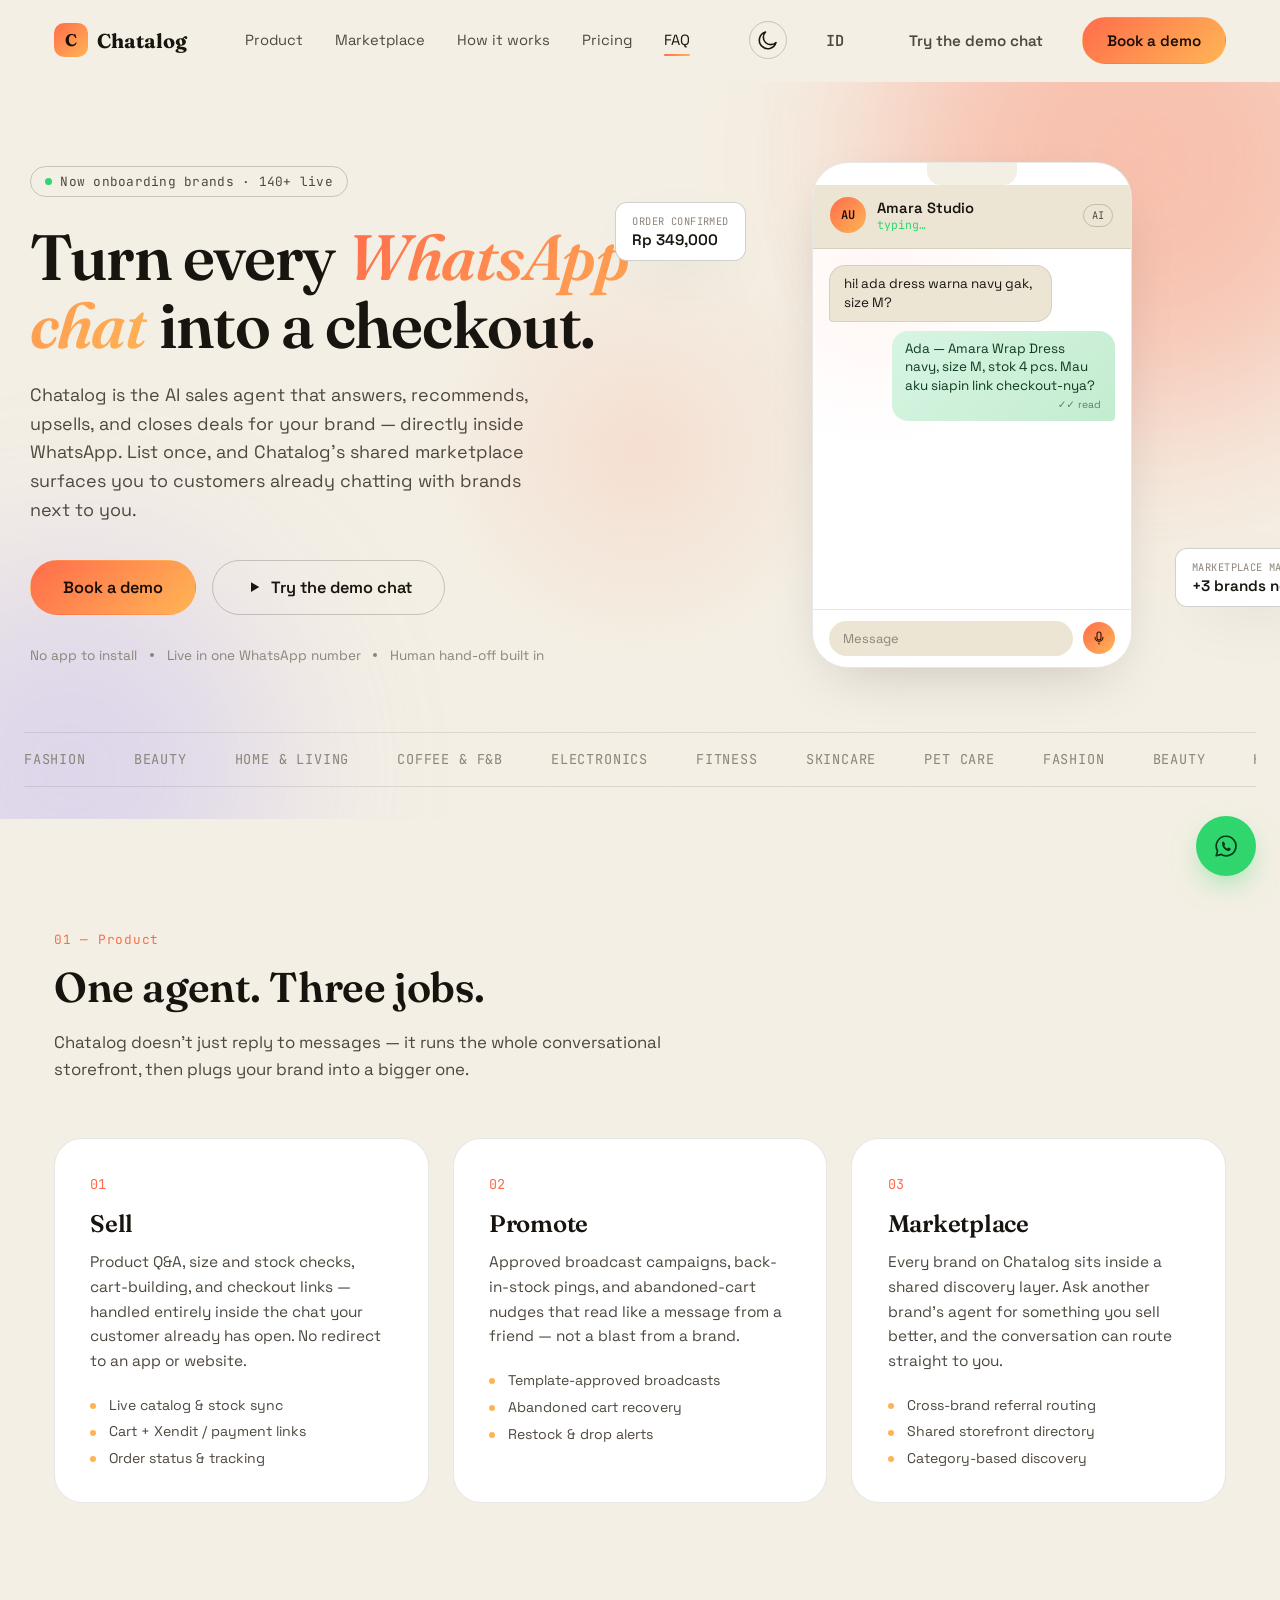
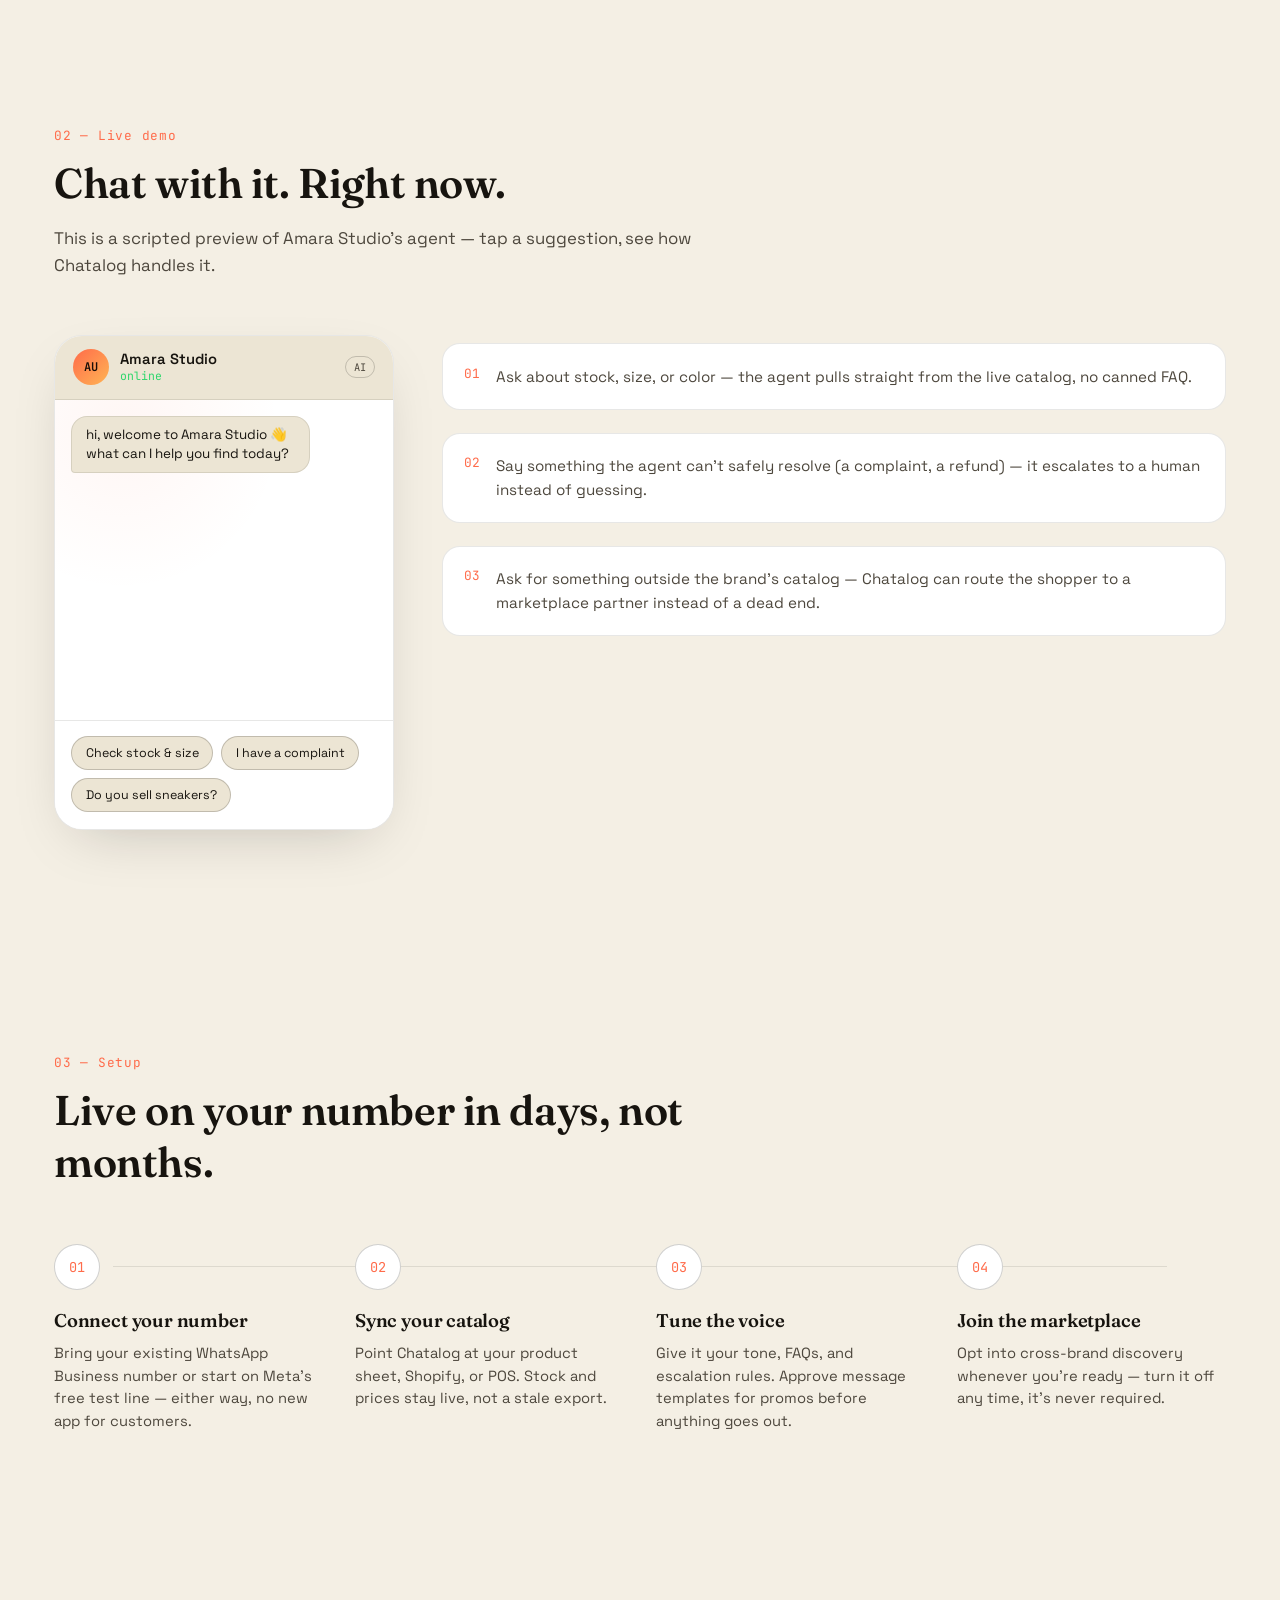
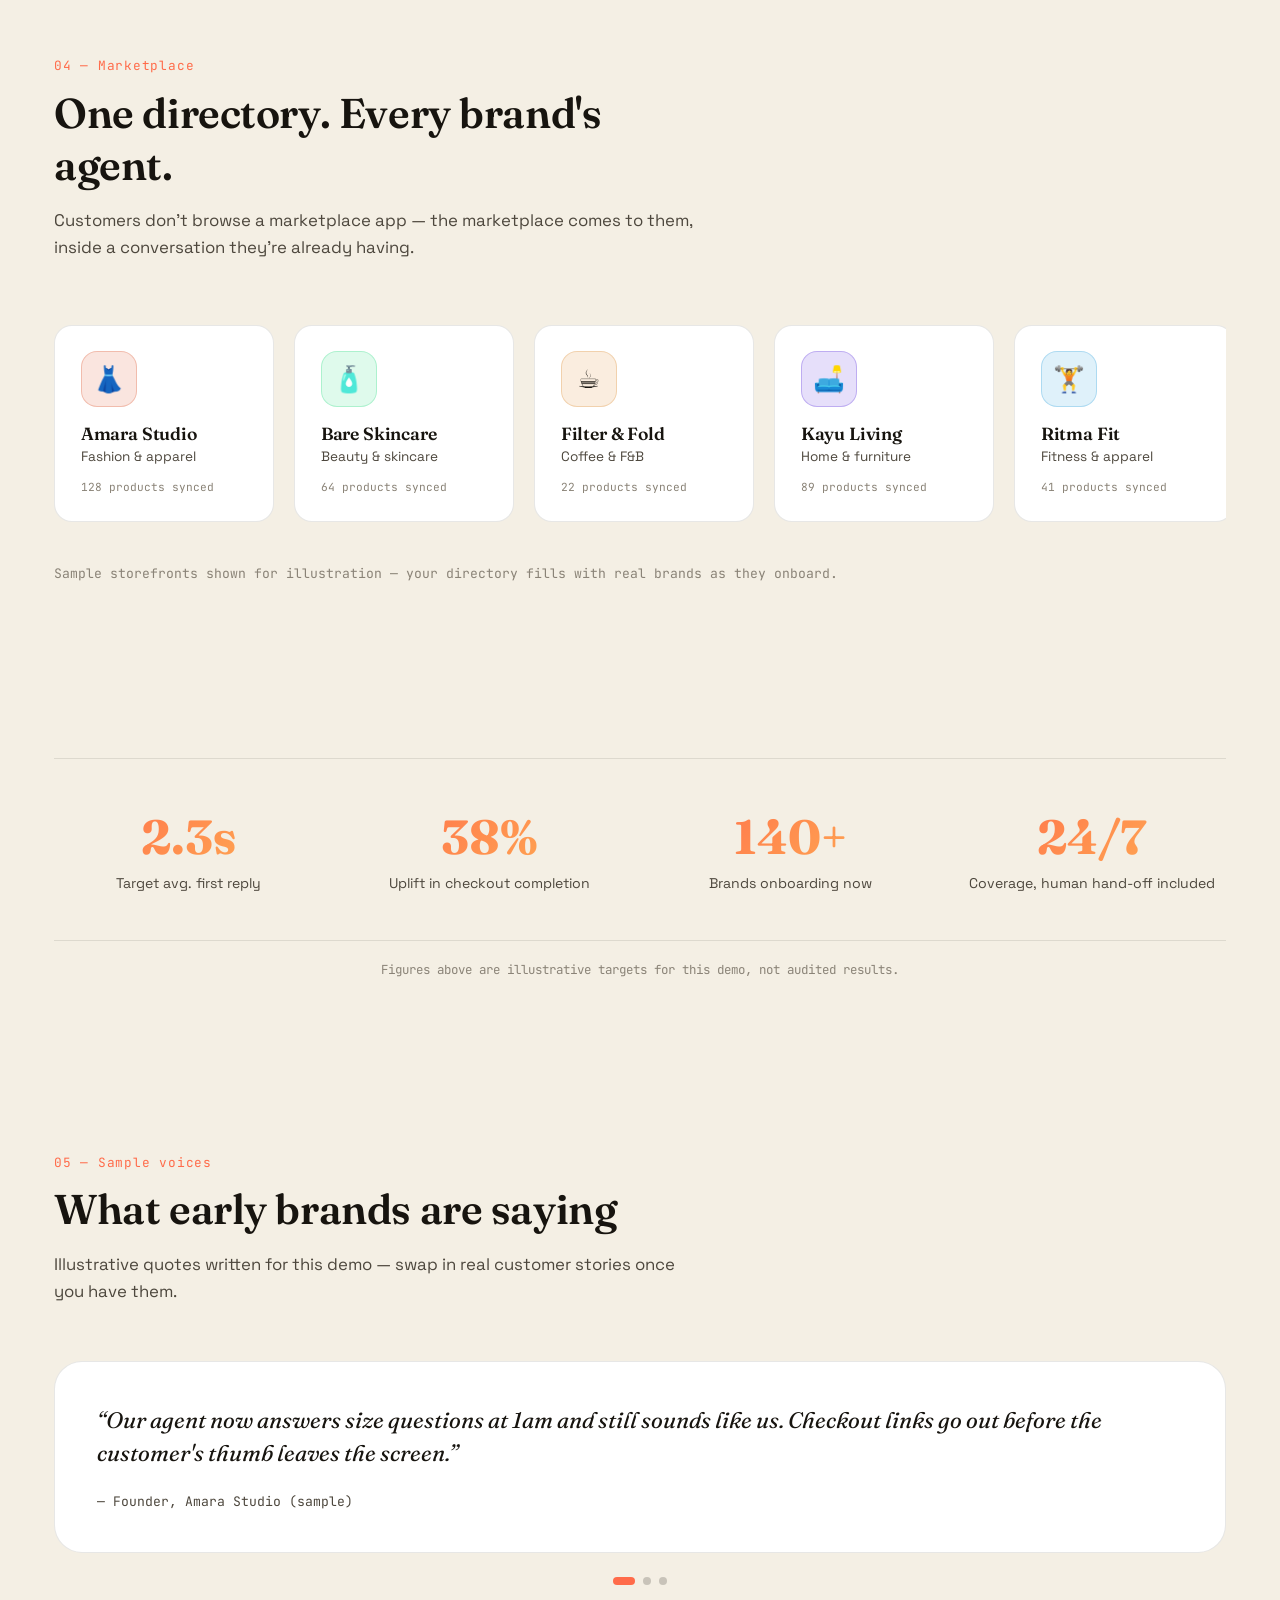
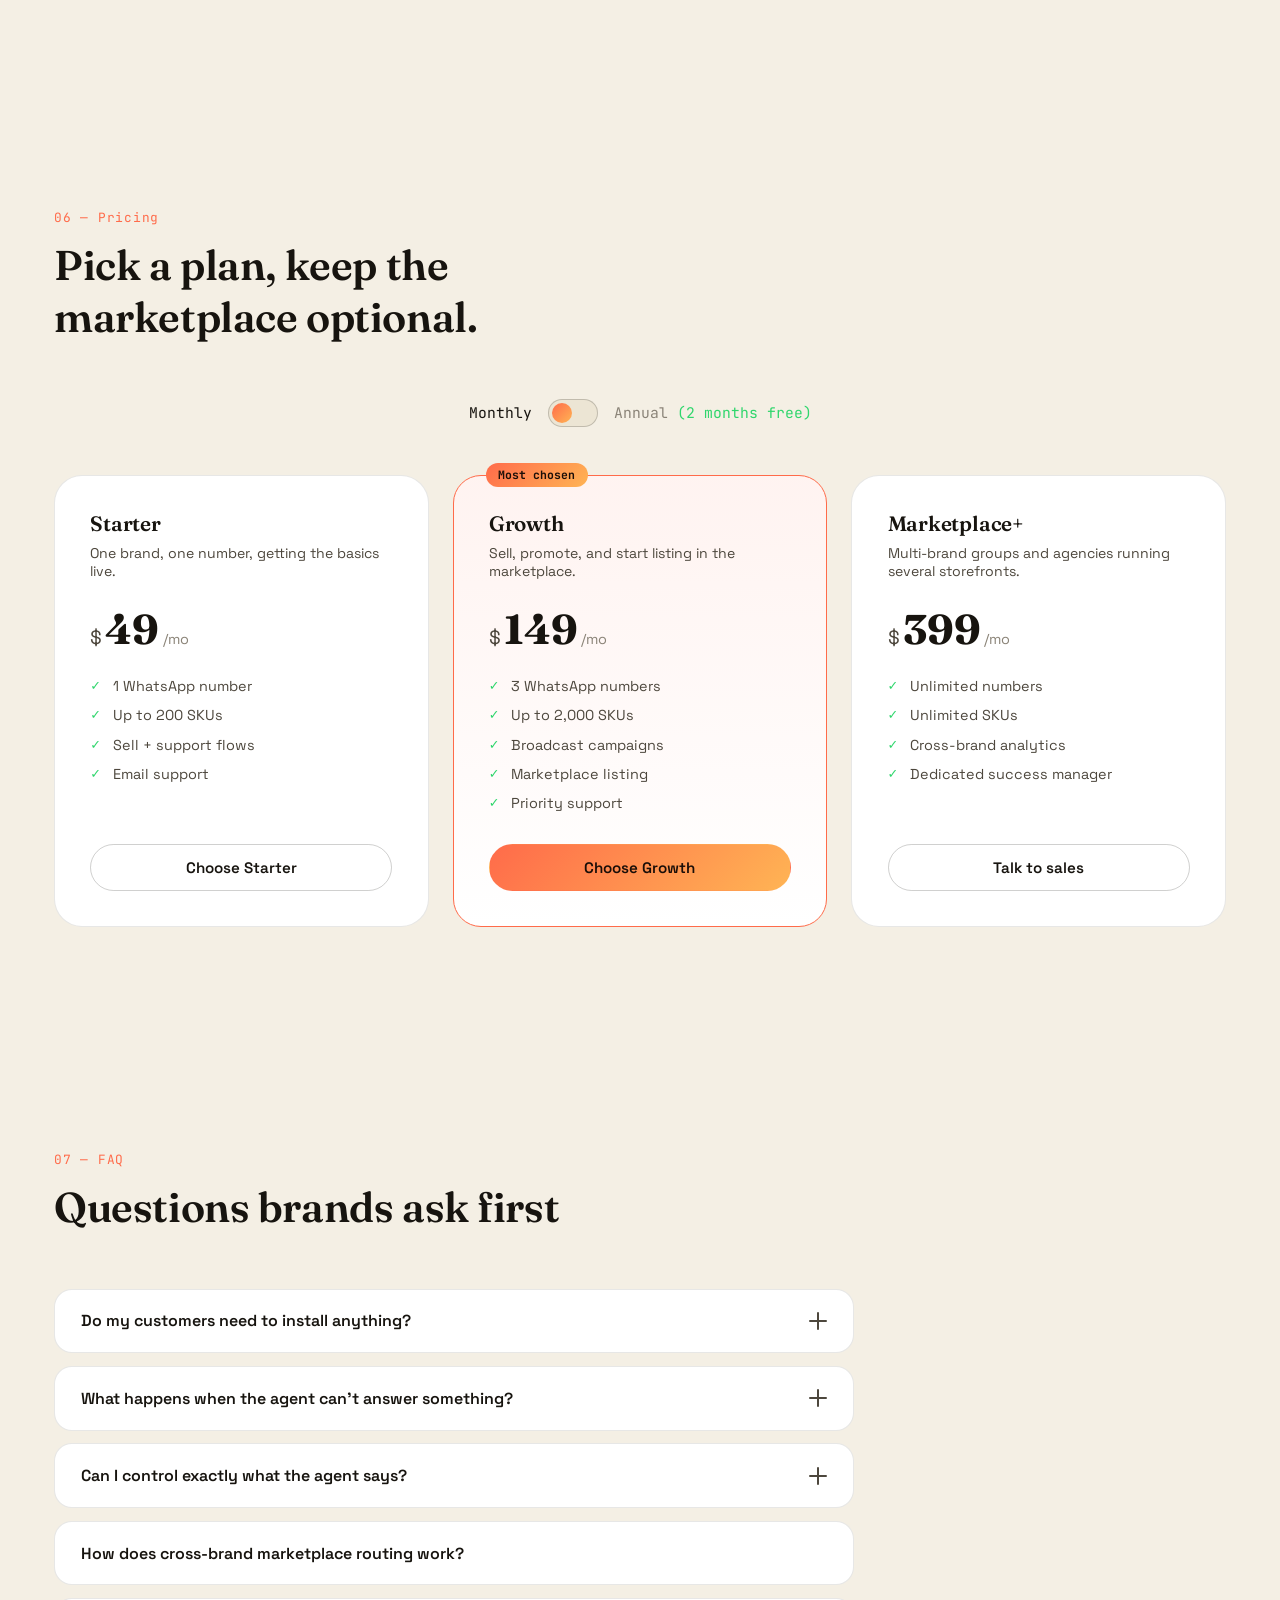
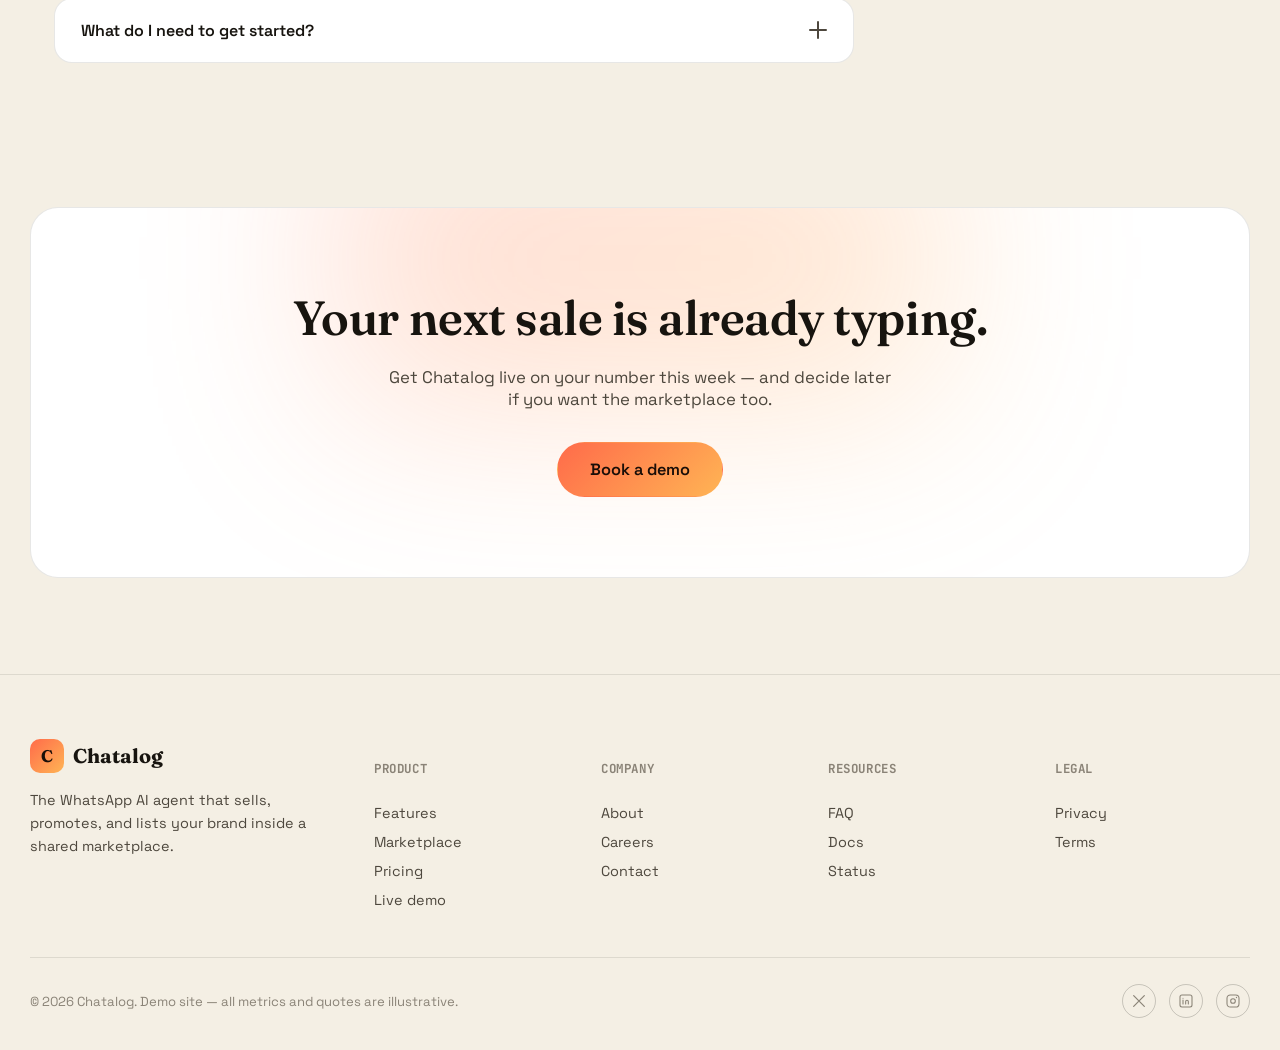
==== en/index.html @ 7f98284d "Make Indonesian the default landing page, move English to /en Root now serves the ID version; EN/ID " ====
<!DOCTYPE html>
<html lang="en">
<head>
<meta charset="UTF-8">
<meta name="viewport" content="width=device-width, initial-scale=1.0">
<title>Chatalog — The WhatsApp AI agent that sells for your brand</title>
<meta name="description" content="Chatalog is the WhatsApp AI agent that sells, promotes, and lists your brand inside a shared marketplace — so customers discover you from every conversation, not just your own.">
<link rel="preconnect" href="https://fonts.googleapis.com">
<link rel="preconnect" href="https://fonts.gstatic.com" crossorigin>
<link href="https://fonts.googleapis.com/css2?family=Fraunces:ital,opsz,wght@0,9..144,300;0,9..144,500;0,9..144,600;0,9..144,700;1,9..144,400;1,9..144,500&family=Space+Grotesk:wght@400;500;600;700&family=JetBrains+Mono:wght@400;500;600&display=swap" rel="stylesheet">
<link rel="stylesheet" href="../styles.css">
</head>
<body>

<div class="grain"></div>
<div class="cursor-glow" id="cursorGlow"></div>

<!-- NAV -->
<header class="nav" id="nav">
  <div class="nav-inner">
    <a href="#top" class="brand">
      <span class="brand-mark">C</span>
      <span class="brand-name">Chatalog</span>
    </a>
    <nav class="nav-links" id="navLinks">
      <a href="#product" data-nav>Product</a>
      <a href="#marketplace" data-nav>Marketplace</a>
      <a href="#how" data-nav>How it works</a>
      <a href="#pricing" data-nav>Pricing</a>
      <a href="#faq" data-nav>FAQ</a>
    </nav>
    <div class="nav-actions">
      <button class="theme-toggle" id="themeToggle" aria-label="Toggle theme" title="Toggle theme">
        <svg class="icon-sun" viewBox="0 0 24 24" fill="none"><circle cx="12" cy="12" r="4.2" stroke="currentColor" stroke-width="1.6"/><path d="M12 2.5v2.2M12 19.3v2.2M21.5 12h-2.2M4.7 12H2.5M18.4 5.6l-1.55 1.55M7.15 16.85 5.6 18.4M18.4 18.4l-1.55-1.55M7.15 7.15 5.6 5.6" stroke="currentColor" stroke-width="1.6" stroke-linecap="round"/></svg>
        <svg class="icon-moon" viewBox="0 0 24 24" fill="none"><path d="M20 14.5A8.5 8.5 0 1 1 9.5 4a7 7 0 0 0 10.5 10.5Z" stroke="currentColor" stroke-width="1.6" stroke-linejoin="round"/></svg>
      </button>
      <a href="../index.html" class="btn btn-ghost" style="font-family:var(--font-mono);">ID</a>
      <a href="#demo" class="btn btn-ghost">Try the demo chat</a>
      <a href="#pricing" class="btn btn-solid">Book a demo</a>
    </div>
    <button class="hamburger" id="hamburger" aria-label="Open menu">
      <span></span><span></span><span></span>
    </button>
  </div>
</header>

<div class="mobile-menu" id="mobileMenu">
  <a href="#product" data-nav>Product</a>
  <a href="#marketplace" data-nav>Marketplace</a>
  <a href="#how" data-nav>How it works</a>
  <a href="#pricing" data-nav>Pricing</a>
  <a href="#faq" data-nav>FAQ</a>
  <a href="../index.html" class="btn btn-outline" style="margin-top:1rem;font-family:var(--font-mono);">Versi Indonesia</a>
  <a href="#pricing" class="btn btn-solid" style="margin-top:.6rem;">Book a demo</a>
</div>

<main id="top">

  <!-- HERO -->
  <section class="hero">
    <div class="hero-blob blob-a"></div>
    <div class="hero-blob blob-b"></div>
    <div class="hero-inner">
      <div class="hero-copy">
        <p class="eyebrow"><span class="dot-pulse"></span>Now onboarding brands · 140+ live</p>
        <h1>Turn every <em>WhatsApp chat</em> into a checkout.</h1>
        <p class="hero-sub">Chatalog is the AI sales agent that answers, recommends, upsells, and closes deals for your brand — directly inside WhatsApp. List once, and Chatalog's shared marketplace surfaces you to customers already chatting with brands next to you.</p>
        <div class="hero-cta">
          <a href="#pricing" class="btn btn-solid btn-lg">Book a demo</a>
          <a href="#demo" class="btn btn-outline btn-lg">
            <svg width="18" height="18" viewBox="0 0 24 24" fill="none"><path d="M8 5.5v13l11-6.5-11-6.5Z" fill="currentColor"/></svg>
            Try the demo chat
          </a>
        </div>
        <div class="hero-trust">
          <span>No app to install</span><i></i><span>Live in one WhatsApp number</span><i></i><span>Human hand-off built in</span>
        </div>
      </div>

      <div class="hero-visual">
        <div class="phone">
          <div class="phone-notch"></div>
          <div class="phone-head">
            <div class="phone-avatar">AU</div>
            <div>
              <div class="phone-name">Amara Studio</div>
              <div class="phone-status" id="phoneStatus">typing…</div>
            </div>
            <div class="phone-badge">AI</div>
          </div>
          <div class="phone-body" id="phoneBody"></div>
          <div class="phone-input">
            <span>Message</span>
            <div class="mic"><svg width="16" height="16" viewBox="0 0 24 24" fill="none"><path d="M12 15a3 3 0 0 0 3-3V6a3 3 0 1 0-6 0v6a3 3 0 0 0 3 3Z" stroke="currentColor" stroke-width="1.6"/><path d="M6 11a6 6 0 0 0 12 0M12 19v2" stroke="currentColor" stroke-width="1.6" stroke-linecap="round"/></svg></div>
          </div>
        </div>
        <div class="float-card card-1">
          <span class="fc-label">Order confirmed</span>
          <span class="fc-value">Rp 349,000</span>
        </div>
        <div class="float-card card-2">
          <span class="fc-label">Marketplace match</span>
          <span class="fc-value">+3 brands nearby</span>
        </div>
      </div>
    </div>

    <div class="marquee" aria-hidden="true">
      <div class="marquee-track">
        <span>Fashion</span><span>Beauty</span><span>Home &amp; Living</span><span>Coffee &amp; F&amp;B</span><span>Electronics</span><span>Fitness</span><span>Skincare</span><span>Pet Care</span>
        <span>Fashion</span><span>Beauty</span><span>Home &amp; Living</span><span>Coffee &amp; F&amp;B</span><span>Electronics</span><span>Fitness</span><span>Skincare</span><span>Pet Care</span>
      </div>
    </div>
  </section>

  <!-- PRODUCT / PILLARS -->
  <section class="section" id="product">
    <div class="section-head">
      <p class="kicker">01 — Product</p>
      <h2>One agent. Three jobs.</h2>
      <p class="section-sub">Chatalog doesn't just reply to messages — it runs the whole conversational storefront, then plugs your brand into a bigger one.</p>
    </div>

    <div class="pillars">
      <article class="pillar reveal">
        <div class="pillar-num">01</div>
        <h3>Sell</h3>
        <p>Product Q&amp;A, size and stock checks, cart-building, and checkout links — handled entirely inside the chat your customer already has open. No redirect to an app or website.</p>
        <ul class="pillar-list">
          <li>Live catalog &amp; stock sync</li>
          <li>Cart + Xendit / payment links</li>
          <li>Order status &amp; tracking</li>
        </ul>
      </article>
      <article class="pillar reveal">
        <div class="pillar-num">02</div>
        <h3>Promote</h3>
        <p>Approved broadcast campaigns, back-in-stock pings, and abandoned-cart nudges that read like a message from a friend — not a blast from a brand.</p>
        <ul class="pillar-list">
          <li>Template-approved broadcasts</li>
          <li>Abandoned cart recovery</li>
          <li>Restock &amp; drop alerts</li>
        </ul>
      </article>
      <article class="pillar reveal">
        <div class="pillar-num">03</div>
        <h3>Marketplace</h3>
        <p>Every brand on Chatalog sits inside a shared discovery layer. Ask another brand's agent for something you sell better, and the conversation can route straight to you.</p>
        <ul class="pillar-list">
          <li>Cross-brand referral routing</li>
          <li>Shared storefront directory</li>
          <li>Category-based discovery</li>
        </ul>
      </article>
    </div>
  </section>

  <!-- INTERACTIVE DEMO -->
  <section class="section section-demo" id="demo">
    <div class="section-head">
      <p class="kicker">02 — Live demo</p>
      <h2>Chat with it. Right now.</h2>
      <p class="section-sub">This is a scripted preview of Amara Studio's agent — tap a suggestion, see how Chatalog handles it.</p>
    </div>

    <div class="demo-wrap">
      <div class="demo-phone">
        <div class="phone-head">
          <div class="phone-avatar">AU</div>
          <div>
            <div class="phone-name">Amara Studio</div>
            <div class="phone-status" id="demoStatus">online</div>
          </div>
          <div class="phone-badge">AI</div>
        </div>
        <div class="phone-body" id="demoBody"></div>
        <div class="demo-quickreplies" id="demoQuick"></div>
      </div>

      <div class="demo-notes">
        <div class="note reveal">
          <span class="note-tag">01</span>
          <p>Ask about stock, size, or color — the agent pulls straight from the live catalog, no canned FAQ.</p>
        </div>
        <div class="note reveal">
          <span class="note-tag">02</span>
          <p>Say something the agent can't safely resolve (a complaint, a refund) — it escalates to a human instead of guessing.</p>
        </div>
        <div class="note reveal">
          <span class="note-tag">03</span>
          <p>Ask for something outside the brand's catalog — Chatalog can route the shopper to a marketplace partner instead of a dead end.</p>
        </div>
      </div>
    </div>
  </section>

  <!-- HOW IT WORKS -->
  <section class="section" id="how">
    <div class="section-head">
      <p class="kicker">03 — Setup</p>
      <h2>Live on your number in days, not months.</h2>
    </div>
    <div class="timeline">
      <div class="timeline-line"></div>
      <div class="tl-step reveal">
        <div class="tl-dot">01</div>
        <h4>Connect your number</h4>
        <p>Bring your existing WhatsApp Business number or start on Meta's free test line — either way, no new app for customers.</p>
      </div>
      <div class="tl-step reveal">
        <div class="tl-dot">02</div>
        <h4>Sync your catalog</h4>
        <p>Point Chatalog at your product sheet, Shopify, or POS. Stock and prices stay live, not a stale export.</p>
      </div>
      <div class="tl-step reveal">
        <div class="tl-dot">03</div>
        <h4>Tune the voice</h4>
        <p>Give it your tone, FAQs, and escalation rules. Approve message templates for promos before anything goes out.</p>
      </div>
      <div class="tl-step reveal">
        <div class="tl-dot">04</div>
        <h4>Join the marketplace</h4>
        <p>Opt into cross-brand discovery whenever you're ready — turn it off any time, it's never required.</p>
      </div>
    </div>
  </section>

  <!-- MARKETPLACE SHOWCASE -->
  <section class="section" id="marketplace">
    <div class="section-head">
      <p class="kicker">04 — Marketplace</p>
      <h2>One directory. Every brand's agent.</h2>
      <p class="section-sub">Customers don't browse a marketplace app — the marketplace comes to them, inside a conversation they're already having.</p>
    </div>

    <div class="mp-scroller" id="mpScroller">
      <article class="mp-card reveal" style="--hue:14;">
        <div class="mp-thumb">👗</div>
        <h4>Amara Studio</h4>
        <p>Fashion &amp; apparel</p>
        <span class="mp-meta">128 products synced</span>
      </article>
      <article class="mp-card reveal" style="--hue:150;">
        <div class="mp-thumb">🧴</div>
        <h4>Bare Skincare</h4>
        <p>Beauty &amp; skincare</p>
        <span class="mp-meta">64 products synced</span>
      </article>
      <article class="mp-card reveal" style="--hue:32;">
        <div class="mp-thumb">☕</div>
        <h4>Filter &amp; Fold</h4>
        <p>Coffee &amp; F&amp;B</p>
        <span class="mp-meta">22 products synced</span>
      </article>
      <article class="mp-card reveal" style="--hue:255;">
        <div class="mp-thumb">🛋️</div>
        <h4>Kayu Living</h4>
        <p>Home &amp; furniture</p>
        <span class="mp-meta">89 products synced</span>
      </article>
      <article class="mp-card reveal" style="--hue:200;">
        <div class="mp-thumb">🏋️</div>
        <h4>Ritma Fit</h4>
        <p>Fitness &amp; apparel</p>
        <span class="mp-meta">41 products synced</span>
      </article>
      <article class="mp-card reveal" style="--hue:330;">
        <div class="mp-thumb">🐾</div>
        <h4>Mochi &amp; Co</h4>
        <p>Pet care</p>
        <span class="mp-meta">37 products synced</span>
      </article>
    </div>
    <p class="mp-caption">Sample storefronts shown for illustration — your directory fills with real brands as they onboard.</p>
  </section>

  <!-- STATS -->
  <section class="section stats-band">
    <div class="stats-grid">
      <div class="stat reveal">
        <span class="stat-num" data-count="2.3" data-suffix="s">0</span>
        <span class="stat-label">Target avg. first reply</span>
      </div>
      <div class="stat reveal">
        <span class="stat-num" data-count="38" data-suffix="%">0</span>
        <span class="stat-label">Uplift in checkout completion</span>
      </div>
      <div class="stat reveal">
        <span class="stat-num" data-count="140" data-suffix="+">0</span>
        <span class="stat-label">Brands onboarding now</span>
      </div>
      <div class="stat reveal">
        <span class="stat-num" data-count="24" data-suffix="/7">0</span>
        <span class="stat-label">Coverage, human hand-off included</span>
      </div>
    </div>
    <p class="stats-note">Figures above are illustrative targets for this demo, not audited results.</p>
  </section>

  <!-- TESTIMONIALS -->
  <section class="section" id="testimonials">
    <div class="section-head">
      <p class="kicker">05 — Sample voices</p>
      <h2>What early brands are saying</h2>
      <p class="section-sub">Illustrative quotes written for this demo — swap in real customer stories once you have them.</p>
    </div>
    <div class="quote-wrap">
      <div class="quote-track" id="quoteTrack">
        <blockquote class="quote-card">
          <p>“Our agent now answers size questions at 1am and still sounds like us. Checkout links go out before the customer's thumb leaves the screen.”</p>
          <footer>— Founder, Amara Studio (sample)</footer>
        </blockquote>
        <blockquote class="quote-card">
          <p>“Two weeks after joining the marketplace we started getting orders referred from a home goods brand's chat. We never built that funnel — Chatalog did.”</p>
          <footer>— Ops lead, Kayu Living (sample)</footer>
        </blockquote>
        <blockquote class="quote-card">
          <p>“The escalation rule is what sold us — the bot never pretends to know a refund policy it doesn't. It just hands off, fast.”</p>
          <footer>— CX manager, Bare Skincare (sample)</footer>
        </blockquote>
      </div>
      <div class="quote-dots" id="quoteDots"></div>
    </div>
  </section>

  <!-- PRICING -->
  <section class="section" id="pricing">
    <div class="section-head">
      <p class="kicker">06 — Pricing</p>
      <h2>Pick a plan, keep the marketplace optional.</h2>
    </div>

    <div class="pricing-toggle">
      <span class="pt-label" data-active="true">Monthly</span>
      <button class="pt-switch" id="ptSwitch" aria-label="Toggle annual pricing"><span class="pt-knob"></span></button>
      <span class="pt-label">Annual <em>(2 months free)</em></span>
    </div>

    <div class="pricing-grid">
      <div class="price-card reveal">
        <h3>Starter</h3>
        <p class="price-desc">One brand, one number, getting the basics live.</p>
        <div class="price-amount"><span class="price-cur">$</span><span class="price-num" data-monthly="49" data-annual="41">49</span><span class="price-per">/mo</span></div>
        <ul class="price-features">
          <li>1 WhatsApp number</li>
          <li>Up to 200 SKUs</li>
          <li>Sell + support flows</li>
          <li>Email support</li>
        </ul>
        <a href="#" class="btn btn-outline btn-block">Choose Starter</a>
      </div>

      <div class="price-card price-featured reveal">
        <span class="price-ribbon">Most chosen</span>
        <h3>Growth</h3>
        <p class="price-desc">Sell, promote, and start listing in the marketplace.</p>
        <div class="price-amount"><span class="price-cur">$</span><span class="price-num" data-monthly="149" data-annual="124">149</span><span class="price-per">/mo</span></div>
        <ul class="price-features">
          <li>3 WhatsApp numbers</li>
          <li>Up to 2,000 SKUs</li>
          <li>Broadcast campaigns</li>
          <li>Marketplace listing</li>
          <li>Priority support</li>
        </ul>
        <a href="#" class="btn btn-solid btn-block">Choose Growth</a>
      </div>

      <div class="price-card reveal">
        <h3>Marketplace+</h3>
        <p class="price-desc">Multi-brand groups and agencies running several storefronts.</p>
        <div class="price-amount"><span class="price-cur">$</span><span class="price-num" data-monthly="399" data-annual="333">399</span><span class="price-per">/mo</span></div>
        <ul class="price-features">
          <li>Unlimited numbers</li>
          <li>Unlimited SKUs</li>
          <li>Cross-brand analytics</li>
          <li>Dedicated success manager</li>
        </ul>
        <a href="#" class="btn btn-outline btn-block">Talk to sales</a>
      </div>
    </div>
  </section>

  <!-- FAQ -->
  <section class="section" id="faq">
    <div class="section-head">
      <p class="kicker">07 — FAQ</p>
      <h2>Questions brands ask first</h2>
    </div>
    <div class="faq-list">
      <div class="faq-item reveal">
        <button class="faq-q">Do my customers need to install anything?<span class="faq-plus"></span></button>
        <div class="faq-a"><p>No. Chatalog runs on WhatsApp Business numbers your customers already message. There's no separate app, web portal, or account to create on their end.</p></div>
      </div>
      <div class="faq-item reveal">
        <button class="faq-q">What happens when the agent can't answer something?<span class="faq-plus"></span></button>
        <div class="faq-a"><p>It escalates to a human on your team instead of guessing — refund requests, complaints, and anything outside its confidence threshold get handed off with full chat context attached.</p></div>
      </div>
      <div class="faq-item reveal">
        <button class="faq-q">Can I control exactly what the agent says?<span class="faq-plus"></span></button>
        <div class="faq-a"><p>Yes — you set the tone, the FAQ answers, escalation rules, and approve every outbound broadcast template before it can be sent.</p></div>
      </div>
      <div class="faq-item reveal">
        <button class="faq-q">How does cross-brand marketplace routing work?</button>
        <div class="faq-a"><p>It's opt-in. When a shopper asks your agent for something outside your catalog, it can suggest a relevant marketplace partner instead of a dead end — and the reverse happens for you, too.</p></div>
      </div>
      <div class="faq-item reveal">
        <button class="faq-q">What do I need to get started?<span class="faq-plus"></span></button>
        <div class="faq-a"><p>A WhatsApp Business number (or Meta's free test number to trial it), and a product catalog — a spreadsheet is enough to start.</p></div>
      </div>
    </div>
  </section>

  <!-- CTA BANNER -->
  <section class="cta-banner">
    <div class="cta-blob"></div>
    <h2>Your next sale is already typing.</h2>
    <p>Get Chatalog live on your number this week — and decide later if you want the marketplace too.</p>
    <a href="#pricing" class="btn btn-solid btn-lg">Book a demo</a>
  </section>

</main>

<!-- FOOTER -->
<footer class="footer">
  <div class="footer-top">
    <div class="footer-brand">
      <a href="#top" class="brand"><span class="brand-mark">C</span><span class="brand-name">Chatalog</span></a>
      <p>The WhatsApp AI agent that sells, promotes, and lists your brand inside a shared marketplace.</p>
    </div>
    <div class="footer-col">
      <h5>Product</h5>
      <a href="#product">Features</a>
      <a href="#marketplace">Marketplace</a>
      <a href="#pricing">Pricing</a>
      <a href="#demo">Live demo</a>
    </div>
    <div class="footer-col">
      <h5>Company</h5>
      <a href="#">About</a>
      <a href="#">Careers</a>
      <a href="#">Contact</a>
    </div>
    <div class="footer-col">
      <h5>Resources</h5>
      <a href="#faq">FAQ</a>
      <a href="#">Docs</a>
      <a href="#">Status</a>
    </div>
    <div class="footer-col">
      <h5>Legal</h5>
      <a href="#">Privacy</a>
      <a href="#">Terms</a>
    </div>
  </div>
  <div class="footer-bottom">
    <span>© 2026 Chatalog. Demo site — all metrics and quotes are illustrative.</span>
    <div class="footer-socials">
      <a href="#" aria-label="X"><svg width="16" height="16" viewBox="0 0 24 24" fill="currentColor"><path d="M4 4l16 16M20 4 4 20" stroke="currentColor" stroke-width="1.8" stroke-linecap="round"/></svg></a>
      <a href="#" aria-label="LinkedIn"><svg width="16" height="16" viewBox="0 0 24 24" fill="none"><rect x="3" y="3" width="18" height="18" rx="3" stroke="currentColor" stroke-width="1.6"/><path d="M7.5 10.5v6M7.5 7.8v.01M11.5 16.5v-3.6c0-1.2.9-2 2-2s2 .8 2 2v3.6" stroke="currentColor" stroke-width="1.6" stroke-linecap="round"/></svg></a>
      <a href="#" aria-label="Instagram"><svg width="16" height="16" viewBox="0 0 24 24" fill="none"><rect x="3" y="3" width="18" height="18" rx="5" stroke="currentColor" stroke-width="1.6"/><circle cx="12" cy="12" r="3.5" stroke="currentColor" stroke-width="1.6"/><circle cx="17.2" cy="6.8" r="1" fill="currentColor"/></svg></a>
    </div>
  </div>
</footer>

<!-- FLOATING WA WIDGET -->
<button class="wa-fab" id="waFab" aria-label="Open chat">
  <svg width="26" height="26" viewBox="0 0 24 24" fill="none"><path d="M12 3a9 9 0 0 0-7.8 13.5L3 21l4.7-1.2A9 9 0 1 0 12 3Z" stroke="currentColor" stroke-width="1.6" stroke-linejoin="round"/><path d="M8.3 8.7c.2-.6.6-.6.9-.6h.6c.2 0 .4 0 .6.5s.6 1.6.7 1.7c.1.1.1.3 0 .5s-.2.3-.4.5-.3.4-.1.7c.2.4 1 1.5 2.1 2.1.3.2.5.1.7-.1l.4-.5c.2-.2.4-.2.6-.1l1.5.7c.2.1.4.2.4.4 0 .5-.2 1.4-1 1.8-.7.4-1.4.4-2.3 0-1.9-.7-3.6-2.4-4.3-4.3-.4-.9-.4-1.6 0-2.3Z" fill="currentColor"/></svg>
</button>
<div class="wa-panel" id="waPanel">
  <div class="wa-panel-head">
    <div class="phone-avatar">C</div>
    <div>
      <div class="phone-name">Chatalog</div>
      <div class="phone-status">Ask us anything</div>
    </div>
    <button class="wa-close" id="waClose" aria-label="Close">&times;</button>
  </div>
  <div class="wa-panel-body" id="waBody"></div>
  <form class="wa-panel-input" id="waForm">
    <input type="text" id="waInput" placeholder="Type a message…" autocomplete="off">
    <button type="submit" aria-label="Send">
      <svg width="18" height="18" viewBox="0 0 24 24" fill="none"><path d="m4 12 16-8-6 16-3-6-7-2Z" fill="currentColor"/></svg>
    </button>
  </form>
</div>

<script src="script.js"></script>
</body>
</html>
---- styles.css ----
/* ============ TOKENS ============ */
:root {
  --bg: #0b0b0d;
  --bg-elev: #131318;
  --bg-elev-2: #1a1a21;
  --paper: #f4efe4;
  --text: #f4efe4;
  --text-dim: #b7b1a3;
  --text-faint: #77716a;
  --coral: #ff6b4a;
  --amber: #ffb454;
  --whatsapp: #2fd66c;
  --violet: #9b8cff;
  --border: rgba(244,239,228,0.12);
  --border-strong: rgba(244,239,228,0.22);
  --radius-lg: 28px;
  --radius-md: 18px;
  --radius-sm: 12px;
  --font-display: 'Fraunces', Georgia, serif;
  --font-body: 'Space Grotesk', system-ui, -apple-system, sans-serif;
  --font-mono: 'JetBrains Mono', ui-monospace, monospace;
  --shadow-soft: 0 20px 60px -20px rgba(0,0,0,0.6);
  --grad-warm: linear-gradient(135deg, var(--coral), var(--amber));
  color-scheme: dark;
}

:root[data-theme="light"] {
  --bg: #f4efe4;
  --bg-elev: #ffffff;
  --bg-elev-2: #ece5d4;
  --paper: #17140f;
  --text: #17140f;
  --text-dim: #4d473d;
  --text-faint: #8a8377;
  --border: rgba(23,20,15,0.1);
  --border-strong: rgba(23,20,15,0.2);
  --shadow-soft: 0 20px 60px -25px rgba(23,20,15,0.25);
  color-scheme: light;
}

* { box-sizing: border-box; }
html { scroll-behavior: smooth; }
body {
  margin: 0;
  background: var(--bg);
  color: var(--text);
  font-family: var(--font-body);
  -webkit-font-smoothing: antialiased;
  overflow-x: hidden;
  transition: background .4s ease, color .4s ease;
}
h1,h2,h3,h4 { font-family: var(--font-display); font-weight: 600; margin: 0; letter-spacing: -0.01em; }
p { margin: 0; }
a { color: inherit; text-decoration: none; }
ul { margin: 0; padding: 0; list-style: none; }
button { font-family: inherit; cursor: pointer; }

.grain {
  position: fixed; inset: 0; pointer-events: none; z-index: 999; opacity: .05; mix-blend-mode: overlay;
  background-image: url("data:image/svg+xml,%3Csvg xmlns='http://www.w3.org/2000/svg' width='120' height='120'%3E%3Cfilter id='n'%3E%3CfeTurbulence type='fractalNoise' baseFrequency='0.9' numOctaves='2' stitchTiles='stitch'/%3E%3C/filter%3E%3Crect width='100%25' height='100%25' filter='url(%23n)'/%3E%3C/svg%3E");
}

.cursor-glow {
  position: fixed; top: 0; left: 0; width: 420px; height: 420px; border-radius: 50%;
  background: radial-gradient(circle, rgba(255,107,74,0.12), transparent 70%);
  transform: translate(-50%,-50%); pointer-events: none; z-index: 1; will-change: transform; transition: opacity .3s;
}
@media (hover: none) { .cursor-glow { display: none; } }

::selection { background: var(--coral); color: #0b0b0d; }

.reveal { opacity: 0; transform: translateY(28px); transition: opacity .7s cubic-bezier(.2,.7,.3,1), transform .7s cubic-bezier(.2,.7,.3,1); }
.reveal.is-visible { opacity: 1; transform: translateY(0); }

/* ============ BUTTONS ============ */
.btn {
  display: inline-flex; align-items: center; justify-content: center; gap: .5rem;
  padding: .8rem 1.5rem; border-radius: 999px; font-weight: 600; font-size: .95rem;
  border: 1px solid transparent; transition: transform .25s ease, box-shadow .25s ease, background .25s ease, color .25s ease;
  white-space: nowrap;
}
.btn-solid { background: var(--grad-warm); color: #1a0e08; }
.btn-solid:hover { transform: translateY(-2px); box-shadow: 0 14px 30px -10px rgba(255,107,74,0.5); }
.btn-outline { border-color: var(--border-strong); color: var(--text); }
.btn-outline:hover { background: var(--bg-elev-2); }
.btn-ghost { color: var(--text-dim); }
.btn-ghost:hover { color: var(--text); }
.btn-lg { padding: 1rem 2rem; font-size: 1.02rem; }
.btn-block { width: 100%; }

/* ============ NAV ============ */
.nav {
  position: sticky; top: 0; z-index: 100; padding: 1rem 0;
  background: transparent; transition: background .35s ease, border-color .35s ease, backdrop-filter .35s ease;
  border-bottom: 1px solid transparent;
}
.nav.scrolled {
  background: color-mix(in srgb, var(--bg) 82%, transparent);
  backdrop-filter: blur(14px) saturate(140%);
  border-bottom-color: var(--border);
}
.nav-inner {
  max-width: 1220px; margin: 0 auto; padding: 0 1.5rem;
  display: flex; align-items: center; justify-content: space-between; gap: 1.5rem;
}
.brand { display: flex; align-items: center; gap: .55rem; font-family: var(--font-display); font-size: 1.25rem; font-weight: 700; }
.brand-mark {
  width: 34px; height: 34px; border-radius: 10px; background: var(--grad-warm);
  display: flex; align-items: center; justify-content: center; color: #1a0e08; font-size: 1.05rem; flex-shrink: 0;
}
.nav-links { display: flex; gap: 2rem; }
.nav-links a { font-size: .92rem; color: var(--text-dim); position: relative; padding: .3rem 0; }
.nav-links a:hover { color: var(--text); }
.nav-links a.active { color: var(--text); }
.nav-links a.active::after {
  content: ''; position: absolute; left: 0; right: 0; bottom: -2px; height: 2px; background: var(--grad-warm); border-radius: 2px;
}
.nav-actions { display: flex; align-items: center; gap: .9rem; }
.theme-toggle {
  width: 38px; height: 38px; border-radius: 50%; border: 1px solid var(--border-strong); background: transparent; color: var(--text);
  display: flex; align-items: center; justify-content: center; transition: background .25s, transform .3s;
}
.theme-toggle:hover { background: var(--bg-elev-2); transform: rotate(15deg); }
.theme-toggle .icon-moon { display: none; }
:root[data-theme="light"] .theme-toggle .icon-sun { display: none; }
:root[data-theme="light"] .theme-toggle .icon-moon { display: block; }

.hamburger { display: none; flex-direction: column; gap: 5px; background: none; border: none; padding: 8px; }
.hamburger span { width: 22px; height: 2px; background: var(--text); border-radius: 2px; transition: transform .3s, opacity .3s; }
.mobile-menu {
  display: none; flex-direction: column; gap: 1.1rem; padding: 1.5rem; position: fixed; top: 68px; left: 0; right: 0; z-index: 99;
  background: var(--bg-elev); border-bottom: 1px solid var(--border);
  transform: translateY(-120%); transition: transform .35s ease;
}
.mobile-menu.open { transform: translateY(0); }
.mobile-menu a { font-size: 1.05rem; color: var(--text-dim); }

@media (max-width: 900px) {
  .nav-links, .nav-actions .btn { display: none; }
  .hamburger { display: flex; }
  .mobile-menu { display: flex; }
}

/* ============ HERO ============ */
.hero { position: relative; padding: 5rem 1.5rem 2rem; overflow: hidden; }
.hero-blob { position: absolute; border-radius: 50%; filter: blur(90px); opacity: .35; z-index: 0; }
.blob-a { width: 520px; height: 520px; background: var(--coral); top: -180px; right: -120px; }
.blob-b { width: 420px; height: 420px; background: var(--violet); bottom: -160px; left: -140px; opacity: .25; }

.hero-inner {
  position: relative; z-index: 2; max-width: 1220px; margin: 0 auto;
  display: grid; grid-template-columns: 1.05fr .95fr; gap: 3rem; align-items: center;
}
.eyebrow {
  display: inline-flex; align-items: center; gap: .5rem; font-family: var(--font-mono); font-size: .8rem; letter-spacing: .02em;
  color: var(--text-dim); border: 1px solid var(--border-strong); padding: .4rem .9rem; border-radius: 999px; margin-bottom: 1.6rem;
}
.dot-pulse { width: 7px; height: 7px; border-radius: 50%; background: var(--whatsapp); box-shadow: 0 0 0 0 rgba(47,214,108,.6); animation: pulse 2s infinite; }
@keyframes pulse { 0% { box-shadow: 0 0 0 0 rgba(47,214,108,.6);} 70% { box-shadow: 0 0 0 8px rgba(47,214,108,0);} 100% { box-shadow: 0 0 0 0 rgba(47,214,108,0);} }

.hero h1 { font-size: clamp(2.6rem, 5vw, 4.2rem); line-height: 1.06; letter-spacing: -0.02em; }
.hero h1 em { font-style: italic; background: var(--grad-warm); -webkit-background-clip: text; background-clip: text; color: transparent; }
.hero-sub { margin-top: 1.4rem; font-size: 1.12rem; line-height: 1.6; color: var(--text-dim); max-width: 46ch; }
.hero-cta { display: flex; gap: 1rem; margin-top: 2.2rem; flex-wrap: wrap; }
.hero-trust { display: flex; align-items: center; gap: .8rem; margin-top: 2rem; font-size: .85rem; color: var(--text-faint); flex-wrap: wrap; }
.hero-trust i { width: 4px; height: 4px; border-radius: 50%; background: var(--text-faint); display: inline-block; }

/* Phone mockup */
.hero-visual { position: relative; display: flex; justify-content: center; }
.phone {
  width: 320px; background: var(--bg-elev); border: 1px solid var(--border); border-radius: 36px;
  box-shadow: var(--shadow-soft); overflow: hidden; position: relative;
}
.phone-notch { width: 90px; height: 22px; background: var(--bg); border-radius: 0 0 14px 14px; margin: 0 auto; position: relative; z-index: 2; }
.phone-head {
  display: flex; align-items: center; gap: .7rem; padding: 0.8rem 1.1rem 0.9rem; border-bottom: 1px solid var(--border);
  background: var(--bg-elev-2);
}
.phone-avatar {
  width: 36px; height: 36px; border-radius: 50%; background: var(--grad-warm); color: #1a0e08; font-family: var(--font-mono); font-weight: 600;
  font-size: .75rem; display: flex; align-items: center; justify-content: center; flex-shrink: 0;
}
.phone-name { font-weight: 600; font-size: .92rem; }
.phone-status { font-size: .72rem; color: var(--whatsapp); font-family: var(--font-mono); }
.phone-badge { margin-left: auto; font-family: var(--font-mono); font-size: .65rem; border: 1px solid var(--border-strong); padding: .2rem .5rem; border-radius: 999px; color: var(--text-dim); }

.phone-body { height: 360px; padding: 1rem; overflow: hidden; display: flex; flex-direction: column; gap: .55rem; background:
  radial-gradient(circle at 20% 10%, color-mix(in srgb, var(--coral) 6%, transparent), transparent 40%),
  var(--bg-elev);
}
.bubble { max-width: 78%; padding: .55rem .85rem; border-radius: 16px; font-size: .84rem; line-height: 1.4; opacity: 0; transform: translateY(10px) scale(.98); animation: bubbleIn .4s forwards; }
@keyframes bubbleIn { to { opacity: 1; transform: translateY(0) scale(1); } }
.bubble.in { align-self: flex-start; background: var(--bg-elev-2); border: 1px solid var(--border); border-bottom-left-radius: 4px; }
.bubble.out { align-self: flex-end; background: linear-gradient(135deg, #1f5f3d, #17462e); color: #eafff0; border-bottom-right-radius: 4px; }
:root[data-theme="light"] .bubble.out { background: linear-gradient(135deg, #d7f5e2, #c3ecd0); color: #0d3820; }
.bubble .tick { font-size: .65rem; opacity: .6; display: block; margin-top: 2px; text-align: right; }
.typing-dots { display: inline-flex; gap: 3px; align-self: flex-start; background: var(--bg-elev-2); border: 1px solid var(--border); padding: .55rem .8rem; border-radius: 16px; border-bottom-left-radius: 4px; }
.typing-dots span { width: 5px; height: 5px; border-radius: 50%; background: var(--text-faint); animation: blink 1.2s infinite; }
.typing-dots span:nth-child(2) { animation-delay: .15s; }
.typing-dots span:nth-child(3) { animation-delay: .3s; }
@keyframes blink { 0%,80%,100% { opacity: .3; } 40% { opacity: 1; } }

.phone-input { display: flex; align-items: center; gap: .6rem; padding: .7rem 1rem; border-top: 1px solid var(--border); background: var(--bg-elev); }
.phone-input span { flex: 1; font-size: .8rem; color: var(--text-faint); background: var(--bg-elev-2); padding: .55rem .9rem; border-radius: 999px; }
.mic { width: 32px; height: 32px; border-radius: 50%; background: var(--grad-warm); display: flex; align-items: center; justify-content: center; color: #1a0e08; flex-shrink: 0; }

.float-card {
  position: absolute; background: var(--bg-elev); border: 1px solid var(--border-strong); border-radius: var(--radius-sm);
  padding: .7rem 1rem; box-shadow: var(--shadow-soft); display: flex; flex-direction: column; gap: 2px; animation: float 5s ease-in-out infinite;
}
.fc-label { font-family: var(--font-mono); font-size: .65rem; color: var(--text-faint); text-transform: uppercase; letter-spacing: .04em; }
.fc-value { font-weight: 600; font-size: .95rem; }
.card-1 { top: 8%; left: -14%; animation-delay: 0s; }
.card-2 { bottom: 12%; right: -16%; animation-delay: 2.2s; }
@keyframes float { 0%,100% { transform: translateY(0); } 50% { transform: translateY(-10px); } }

@media (max-width: 720px) {
  .float-card { display: none; }
}

/* Marquee */
.marquee { margin-top: 4rem; border-top: 1px solid var(--border); border-bottom: 1px solid var(--border); padding: 1.1rem 0; overflow: hidden; position: relative; z-index: 2; }
.marquee-track { display: flex; gap: 3rem; width: max-content; animation: scroll-x 26s linear infinite; }
.marquee-track span { font-family: var(--font-mono); font-size: .85rem; color: var(--text-faint); text-transform: uppercase; letter-spacing: .06em; }
@keyframes scroll-x { from { transform: translateX(0); } to { transform: translateX(-50%); } }

@media (max-width: 980px) {
  .hero-inner { grid-template-columns: 1fr; }
  .hero-visual { margin-top: 2rem; }
}

/* ============ SECTIONS ============ */
.section { max-width: 1220px; margin: 0 auto; padding: 7rem 1.5rem; }
.section-head { max-width: 640px; margin-bottom: 3.5rem; }
.kicker { font-family: var(--font-mono); font-size: .8rem; color: var(--coral); letter-spacing: .06em; margin-bottom: .8rem; }
.section-head h2 { font-size: clamp(1.9rem, 3.4vw, 2.6rem); }
.section-sub { margin-top: 1rem; color: var(--text-dim); font-size: 1.05rem; line-height: 1.6; }

/* Pillars */
.pillars { display: grid; grid-template-columns: repeat(3, 1fr); gap: 1.5rem; }
.pillar {
  background: var(--bg-elev); border: 1px solid var(--border); border-radius: var(--radius-lg); padding: 2.2rem;
  transition: transform .35s ease, border-color .35s ease;
}
.pillar:hover { transform: translateY(-6px); border-color: var(--border-strong); }
.pillar-num { font-family: var(--font-mono); font-size: .85rem; color: var(--coral); margin-bottom: 1rem; }
.pillar h3 { font-size: 1.5rem; margin-bottom: .8rem; }
.pillar p { color: var(--text-dim); line-height: 1.6; font-size: .96rem; }
.pillar-list { margin-top: 1.4rem; display: flex; flex-direction: column; gap: .55rem; }
.pillar-list li { font-size: .88rem; color: var(--text-dim); padding-left: 1.2rem; position: relative; }
.pillar-list li::before { content: ''; position: absolute; left: 0; top: .5em; width: 6px; height: 6px; border-radius: 50%; background: var(--amber); }

@media (max-width: 900px) { .pillars { grid-template-columns: 1fr; } }

/* Demo section */
.demo-wrap { display: grid; grid-template-columns: 340px 1fr; gap: 3rem; align-items: start; }
.demo-phone {
  background: var(--bg-elev); border: 1px solid var(--border); border-radius: 28px; overflow: hidden; box-shadow: var(--shadow-soft);
}
.demo-phone .phone-body { height: 320px; }
.demo-quickreplies { display: flex; flex-wrap: wrap; gap: .5rem; padding: .9rem 1rem 1.1rem; border-top: 1px solid var(--border); background: var(--bg-elev); }
.qr-chip {
  border: 1px solid var(--border-strong); background: var(--bg-elev-2); color: var(--text); font-size: .78rem;
  padding: .5rem .85rem; border-radius: 999px; transition: transform .2s ease, background .2s ease, opacity .2s ease;
}
.qr-chip:hover { transform: translateY(-2px); background: var(--grad-warm); color: #1a0e08; border-color: transparent; }
.qr-chip:disabled { opacity: .4; pointer-events: none; }

.demo-notes { display: flex; flex-direction: column; gap: 1.4rem; padding-top: .5rem; }
.note { display: flex; gap: 1rem; align-items: flex-start; padding: 1.3rem; border-radius: var(--radius-md); background: var(--bg-elev); border: 1px solid var(--border); }
.note-tag { font-family: var(--font-mono); font-size: .8rem; color: var(--coral); flex-shrink: 0; }
.note p { color: var(--text-dim); line-height: 1.55; font-size: .95rem; }

@media (max-width: 900px) { .demo-wrap { grid-template-columns: 1fr; } .demo-phone { max-width: 360px; margin: 0 auto; } }

/* Timeline */
.timeline { position: relative; display: grid; grid-template-columns: repeat(4, 1fr); gap: 2rem; }
.timeline-line { position: absolute; top: 22px; left: 5%; right: 5%; height: 1px; background: var(--border); z-index: 0; }
.tl-step { position: relative; z-index: 1; }
.tl-dot {
  width: 46px; height: 46px; border-radius: 50%; background: var(--bg-elev); border: 1px solid var(--border-strong);
  display: flex; align-items: center; justify-content: center; font-family: var(--font-mono); font-size: .85rem; margin-bottom: 1.2rem;
  color: var(--coral);
}
.tl-step h4 { font-size: 1.15rem; margin-bottom: .6rem; }
.tl-step p { color: var(--text-dim); font-size: .92rem; line-height: 1.55; }

@media (max-width: 900px) {
  .timeline { grid-template-columns: 1fr; gap: 2.2rem; }
  .timeline-line { display: none; }
}

/* Marketplace scroller */
.mp-scroller { display: flex; gap: 1.25rem; overflow-x: auto; padding: .5rem .2rem 1.5rem; scroll-snap-type: x mandatory; }
.mp-scroller::-webkit-scrollbar { height: 6px; }
.mp-scroller::-webkit-scrollbar-thumb { background: var(--border-strong); border-radius: 999px; }
.mp-card {
  scroll-snap-align: start; flex: 0 0 220px; background: var(--bg-elev); border: 1px solid var(--border); border-radius: var(--radius-md);
  padding: 1.6rem; transition: transform .3s ease, border-color .3s ease;
}
.mp-card:hover { transform: translateY(-6px); border-color: hsl(var(--hue) 70% 55% / .5); }
.mp-thumb {
  width: 56px; height: 56px; border-radius: 16px; display: flex; align-items: center; justify-content: center; font-size: 1.6rem; margin-bottom: 1rem;
  background: hsl(var(--hue) 70% 55% / .16); border: 1px solid hsl(var(--hue) 70% 55% / .3);
}
.mp-card h4 { font-size: 1.1rem; margin-bottom: .25rem; }
.mp-card p { color: var(--text-dim); font-size: .85rem; }
.mp-meta { display: inline-block; margin-top: .9rem; font-family: var(--font-mono); font-size: .7rem; color: var(--text-faint); }
.mp-caption { margin-top: 1.2rem; font-size: .82rem; color: var(--text-faint); font-family: var(--font-mono); }

/* Stats */
.stats-band { padding-top: 4rem; padding-bottom: 4rem; }
.stats-grid { display: grid; grid-template-columns: repeat(4, 1fr); gap: 2rem; border-top: 1px solid var(--border); border-bottom: 1px solid var(--border); padding: 3rem 0; }
.stat { text-align: center; }
.stat-num { display: block; font-family: var(--font-display); font-size: clamp(2.2rem, 4vw, 3rem); font-weight: 700; background: var(--grad-warm); -webkit-background-clip: text; background-clip: text; color: transparent; }
.stat-label { display: block; margin-top: .5rem; color: var(--text-dim); font-size: .88rem; }
.stats-note { text-align: center; margin-top: 1.2rem; font-size: .78rem; color: var(--text-faint); font-family: var(--font-mono); }

@media (max-width: 900px) { .stats-grid { grid-template-columns: repeat(2, 1fr); } }

/* Testimonials */
.quote-wrap { position: relative; }
.quote-track { display: flex; overflow: hidden; }
.quote-card {
  min-width: 100%; margin: 0; padding: 2.6rem; background: var(--bg-elev); border: 1px solid var(--border); border-radius: var(--radius-lg);
  transition: opacity .4s ease;
}
.quote-card p { font-family: var(--font-display); font-style: italic; font-size: 1.4rem; line-height: 1.5; }
.quote-card footer { margin-top: 1.4rem; color: var(--text-dim); font-family: var(--font-mono); font-size: .82rem; }
.quote-dots { display: flex; justify-content: center; gap: .5rem; margin-top: 1.5rem; }
.quote-dots button { width: 8px; height: 8px; border-radius: 50%; border: none; background: var(--border-strong); padding: 0; }
.quote-dots button.active { background: var(--coral); width: 22px; border-radius: 999px; transition: width .3s ease, background .3s ease; }

/* Pricing */
.pricing-toggle { display: flex; align-items: center; justify-content: center; gap: 1rem; margin-bottom: 3rem; }
.pt-label { font-size: .92rem; color: var(--text-faint); font-family: var(--font-mono); transition: color .25s; }
.pt-label[data-active="true"], .pt-label.active { color: var(--text); }
.pt-label em { font-style: normal; color: var(--whatsapp); }
.pt-switch { width: 50px; height: 28px; border-radius: 999px; background: var(--bg-elev-2); border: 1px solid var(--border-strong); position: relative; padding: 0; }
.pt-knob { position: absolute; top: 3px; left: 3px; width: 20px; height: 20px; border-radius: 50%; background: var(--grad-warm); transition: transform .3s ease; }
.pt-switch.on .pt-knob { transform: translateX(22px); }

.pricing-grid { display: grid; grid-template-columns: repeat(3, 1fr); gap: 1.5rem; align-items: stretch; }
.price-card {
  position: relative; background: var(--bg-elev); border: 1px solid var(--border); border-radius: var(--radius-lg); padding: 2.2rem;
  display: flex; flex-direction: column; transition: transform .3s ease;
}
.price-card:hover { transform: translateY(-6px); }
.price-featured { border-color: var(--coral); background: linear-gradient(180deg, color-mix(in srgb, var(--coral) 8%, var(--bg-elev)), var(--bg-elev)); }
.price-ribbon {
  position: absolute; top: -13px; left: 2rem; background: var(--grad-warm); color: #1a0e08; font-size: .72rem; font-weight: 700;
  padding: .3rem .8rem; border-radius: 999px; font-family: var(--font-mono);
}
.price-card h3 { font-size: 1.3rem; }
.price-desc { color: var(--text-dim); font-size: .88rem; margin-top: .5rem; min-height: 2.6em; }
.price-amount { display: flex; align-items: baseline; gap: .2rem; margin: 1.4rem 0; }
.price-cur { font-size: 1.2rem; color: var(--text-dim); }
.price-num { font-family: var(--font-display); font-size: 2.6rem; font-weight: 700; }
.price-per { color: var(--text-faint); font-size: .9rem; }
.price-features { display: flex; flex-direction: column; gap: .7rem; margin-bottom: 2rem; flex: 1; }
.price-features li { font-size: .9rem; color: var(--text-dim); padding-left: 1.4rem; position: relative; }
.price-features li::before { content: '✓'; position: absolute; left: 0; color: var(--whatsapp); font-size: .8rem; }

@media (max-width: 900px) { .pricing-grid { grid-template-columns: 1fr; } }

/* FAQ */
.faq-list { display: flex; flex-direction: column; gap: .8rem; max-width: 800px; }
.faq-item { border: 1px solid var(--border); border-radius: var(--radius-md); overflow: hidden; background: var(--bg-elev); }
.faq-q {
  width: 100%; text-align: left; background: none; border: none; color: var(--text); padding: 1.3rem 1.6rem;
  display: flex; align-items: center; justify-content: space-between; font-size: 1rem; font-weight: 600; font-family: var(--font-body);
}
.faq-plus { width: 18px; height: 18px; position: relative; flex-shrink: 0; }
.faq-plus::before, .faq-plus::after { content: ''; position: absolute; background: var(--text-dim); border-radius: 2px; }
.faq-plus::before { width: 100%; height: 2px; top: 8px; }
.faq-plus::after { width: 2px; height: 100%; left: 8px; transition: transform .3s ease; }
.faq-item.open .faq-plus::after { transform: rotate(90deg); }
.faq-a { max-height: 0; overflow: hidden; transition: max-height .35s ease, padding .35s ease; padding: 0 1.6rem; }
.faq-item.open .faq-a { max-height: 220px; padding: 0 1.6rem 1.4rem; }
.faq-a p { color: var(--text-dim); line-height: 1.6; font-size: .93rem; }

/* CTA banner */
.cta-banner {
  position: relative; margin: 2rem 1.5rem 6rem; max-width: 1220px; margin-inline: auto; padding: 5rem 2rem; text-align: center;
  border-radius: var(--radius-lg); overflow: hidden; background: var(--bg-elev); border: 1px solid var(--border);
}
.cta-blob { position: absolute; width: 600px; height: 300px; background: var(--grad-warm); filter: blur(100px); opacity: .25; top: -100px; left: 50%; transform: translateX(-50%); }
.cta-banner h2 { position: relative; font-size: clamp(2rem, 4vw, 3rem); }
.cta-banner p { position: relative; display: block; margin: 1.2rem auto 2rem; color: var(--text-dim); max-width: 46ch; font-size: 1.05rem; }
.cta-banner .btn { position: relative; }

/* Footer */
.footer { border-top: 1px solid var(--border); padding: 4rem 1.5rem 2rem; }
.footer-top { max-width: 1220px; margin: 0 auto; display: grid; grid-template-columns: 1.6fr 1fr 1fr 1fr 1fr; gap: 2rem; }
.footer-brand p { margin-top: 1rem; color: var(--text-dim); font-size: .9rem; line-height: 1.6; max-width: 32ch; }
.footer-col h5 { font-family: var(--font-mono); font-size: .78rem; color: var(--text-faint); text-transform: uppercase; letter-spacing: .05em; margin-bottom: 1rem; }
.footer-col { display: flex; flex-direction: column; gap: .7rem; }
.footer-col a { color: var(--text-dim); font-size: .9rem; }
.footer-col a:hover { color: var(--text); }
.footer-bottom {
  max-width: 1220px; margin: 3rem auto 0; padding-top: 1.6rem; border-top: 1px solid var(--border);
  display: flex; justify-content: space-between; align-items: center; flex-wrap: wrap; gap: 1rem;
  font-size: .82rem; color: var(--text-faint);
}
.footer-socials { display: flex; gap: .8rem; }
.footer-socials a { width: 34px; height: 34px; border-radius: 50%; border: 1px solid var(--border-strong); display: flex; align-items: center; justify-content: center; }
.footer-socials a:hover { background: var(--bg-elev-2); }

@media (max-width: 900px) { .footer-top { grid-template-columns: repeat(2, 1fr); } }

/* WA floating widget */
.wa-fab {
  position: fixed; bottom: 24px; right: 24px; width: 60px; height: 60px; border-radius: 50%; border: none;
  background: var(--whatsapp); color: #063a17; display: flex; align-items: center; justify-content: center;
  box-shadow: 0 12px 30px -8px rgba(47,214,108,0.55); z-index: 200; transition: transform .25s ease;
}
.wa-fab:hover { transform: scale(1.08); }
.wa-panel {
  position: fixed; bottom: 96px; right: 24px; width: 340px; max-width: calc(100vw - 32px); height: 440px;
  background: var(--bg-elev); border: 1px solid var(--border-strong); border-radius: 22px; box-shadow: var(--shadow-soft);
  display: flex; flex-direction: column; z-index: 200; overflow: hidden;
  opacity: 0; transform: translateY(20px) scale(.97); pointer-events: none; transition: opacity .3s ease, transform .3s ease;
}
.wa-panel.open { opacity: 1; transform: translateY(0) scale(1); pointer-events: auto; }
.wa-panel-head { display: flex; align-items: center; gap: .7rem; padding: .9rem 1.1rem; background: var(--bg-elev-2); border-bottom: 1px solid var(--border); }
.wa-close { margin-left: auto; background: none; border: none; color: var(--text-dim); font-size: 1.4rem; line-height: 1; }
.wa-panel-body { flex: 1; padding: 1rem; overflow-y: auto; display: flex; flex-direction: column; gap: .5rem; }
.wa-panel-input { display: flex; gap: .5rem; padding: .8rem; border-top: 1px solid var(--border); }
.wa-panel-input input {
  flex: 1; background: var(--bg-elev-2); border: 1px solid var(--border); border-radius: 999px; padding: .6rem 1rem;
  color: var(--text); font-family: inherit; font-size: .88rem;
}
.wa-panel-input input:focus { outline: none; border-color: var(--coral); }
.wa-panel-input button { width: 38px; height: 38px; border-radius: 50%; border: none; background: var(--grad-warm); color: #1a0e08; display: flex; align-items: center; justify-content: center; flex-shrink: 0; }

@media (max-width: 480px) {
  .wa-panel { right: 16px; bottom: 88px; }
  .wa-fab { right: 16px; bottom: 16px; }
}
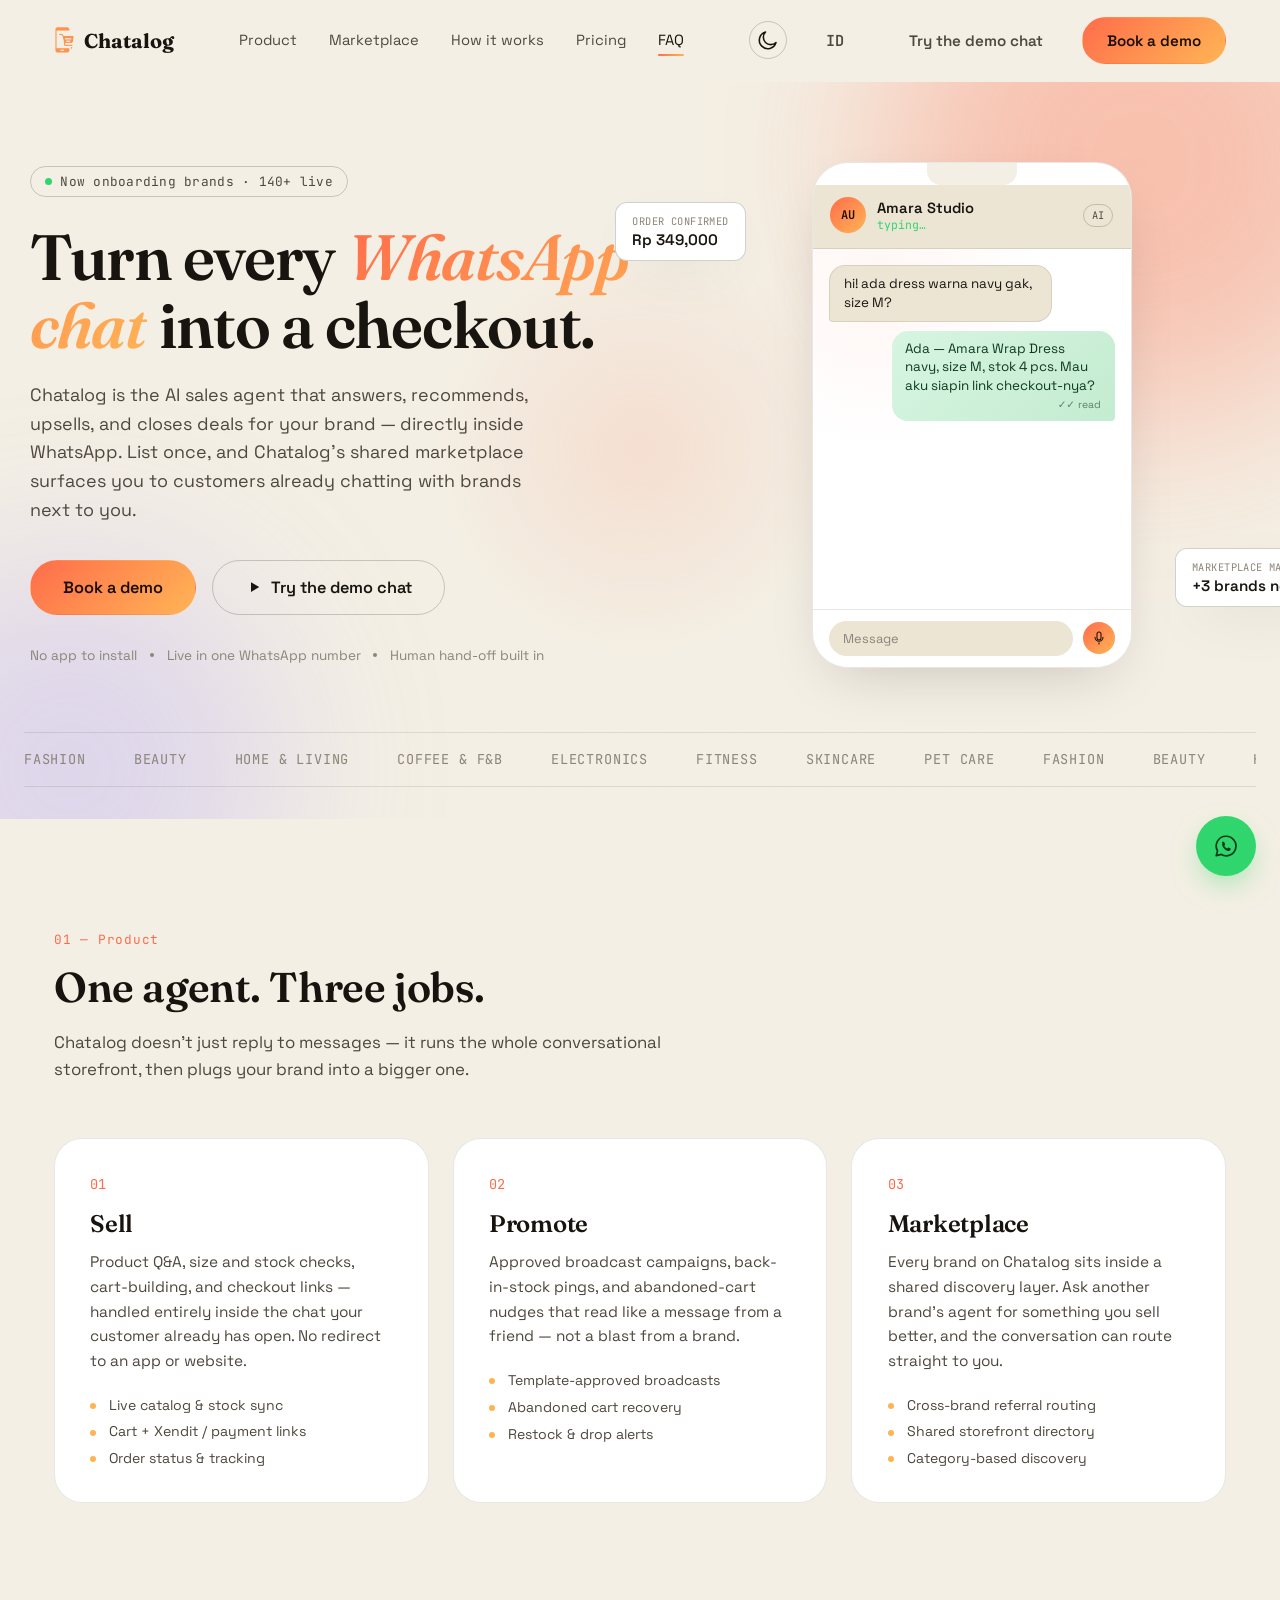
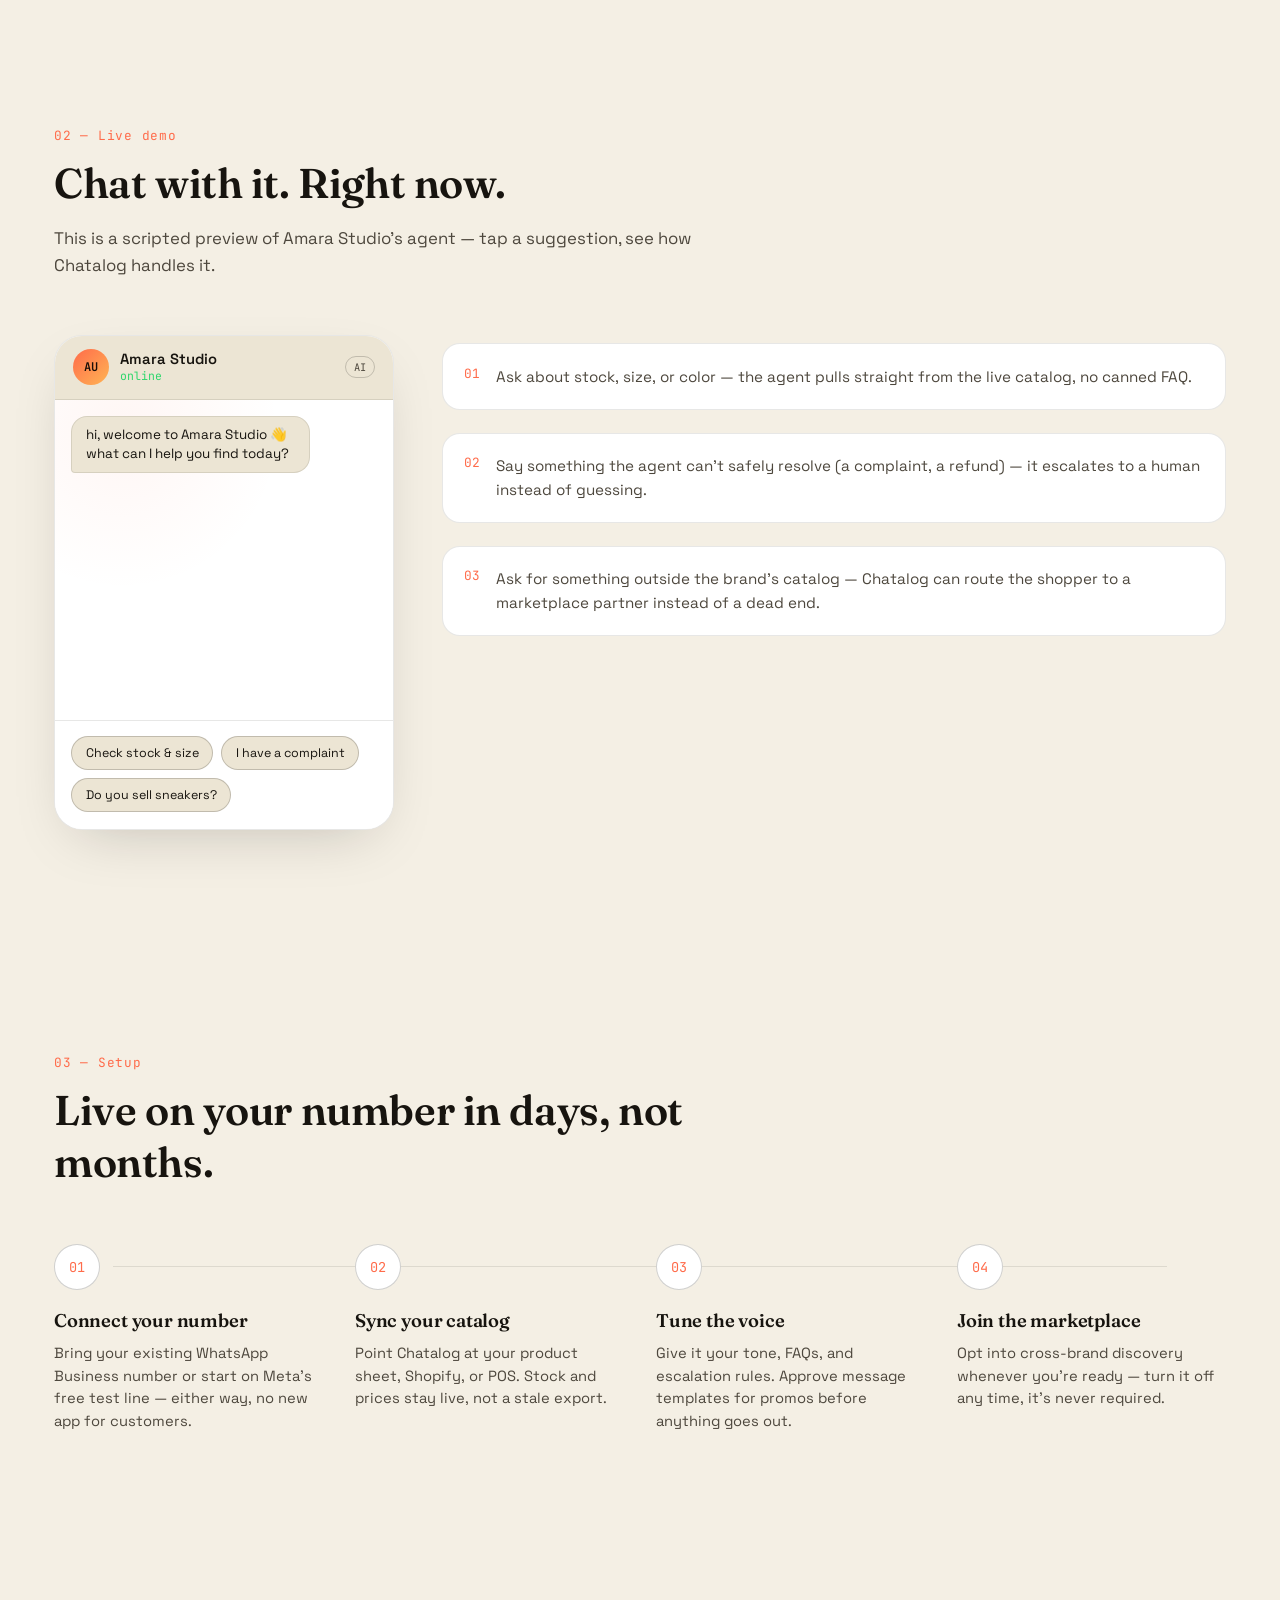
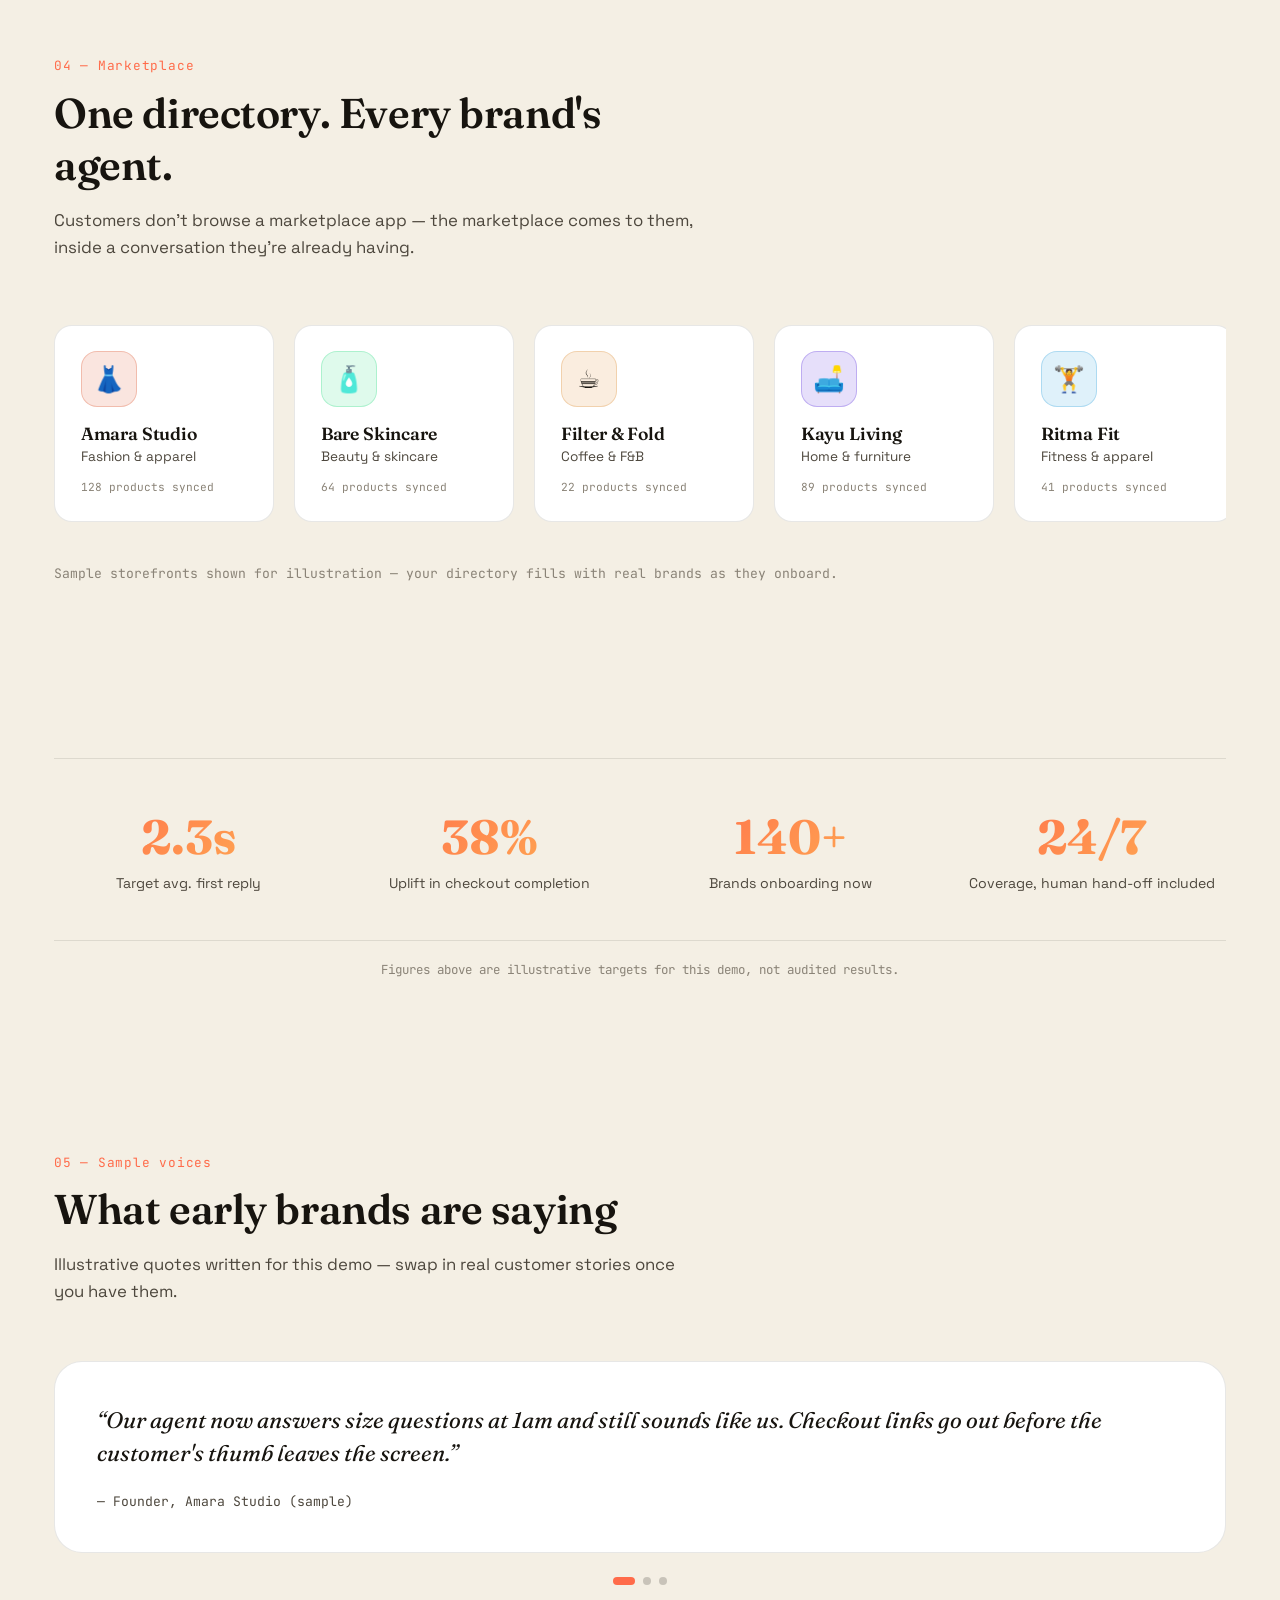
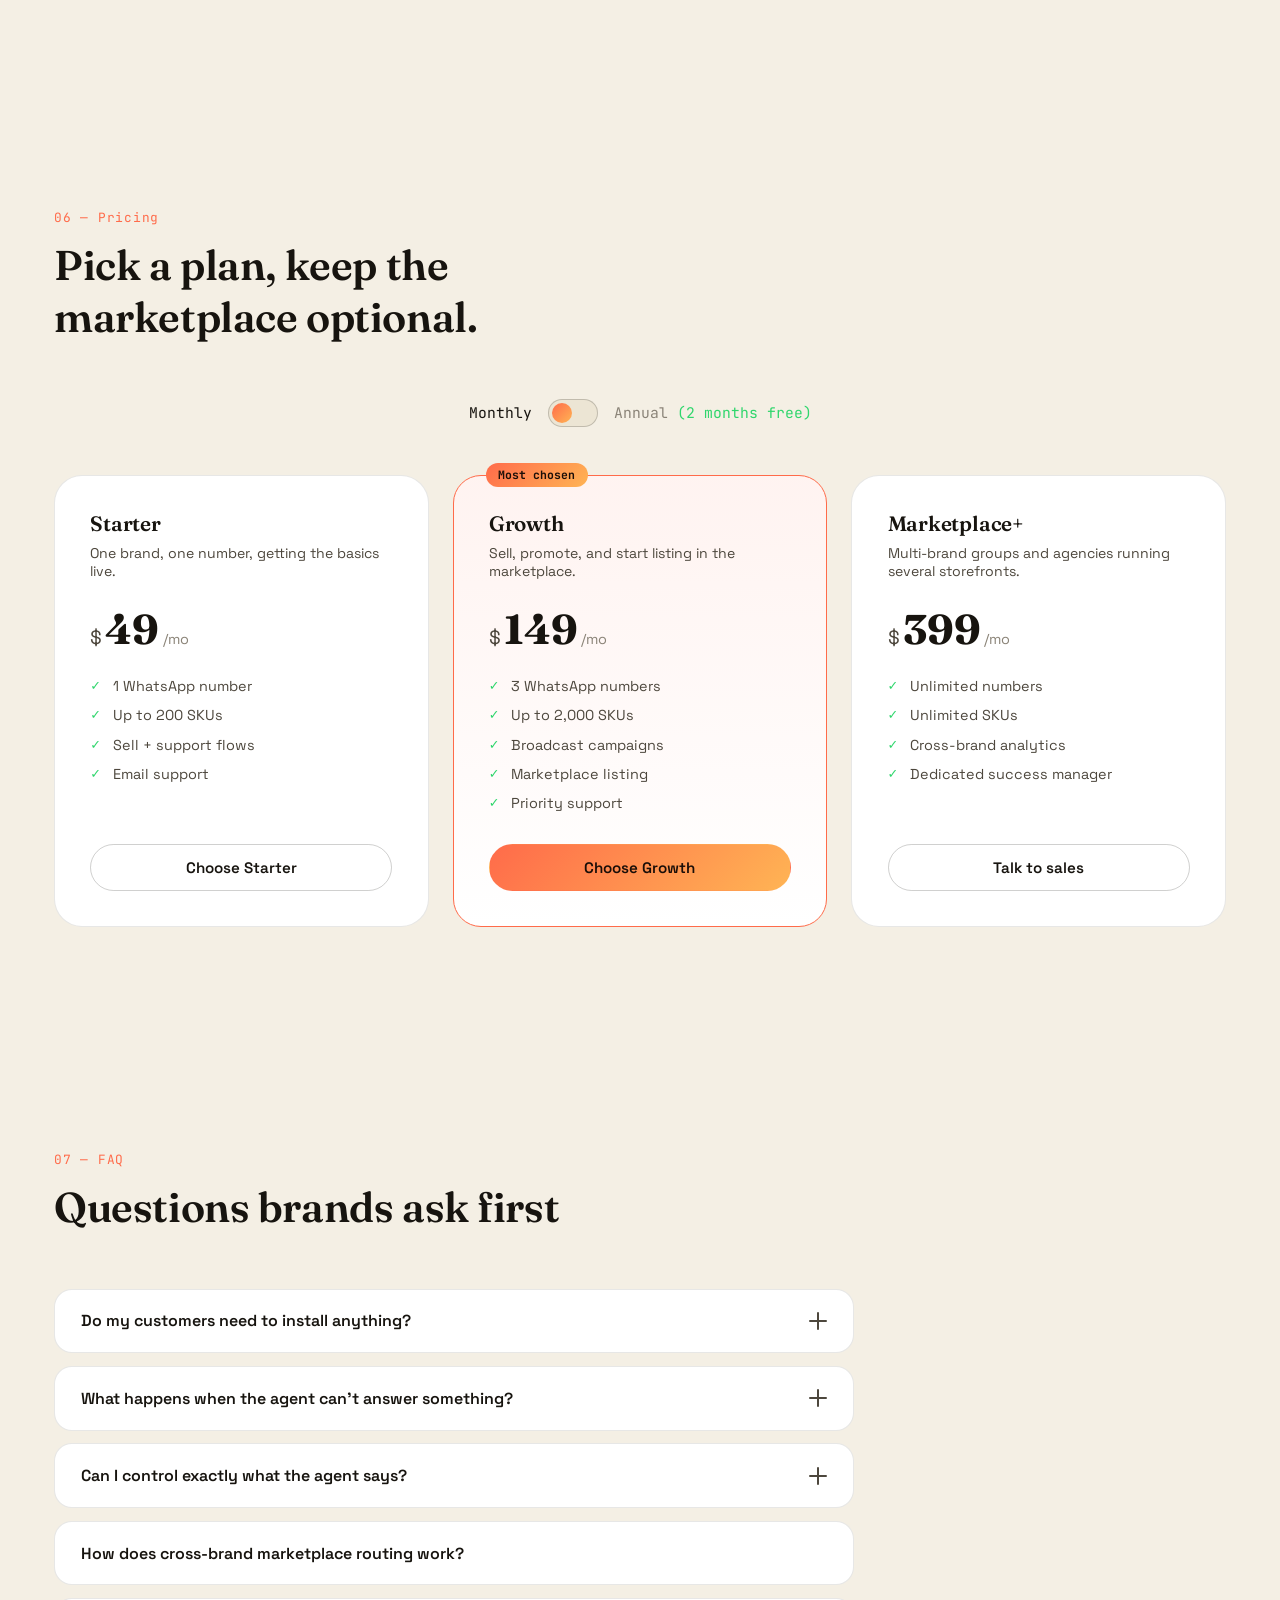
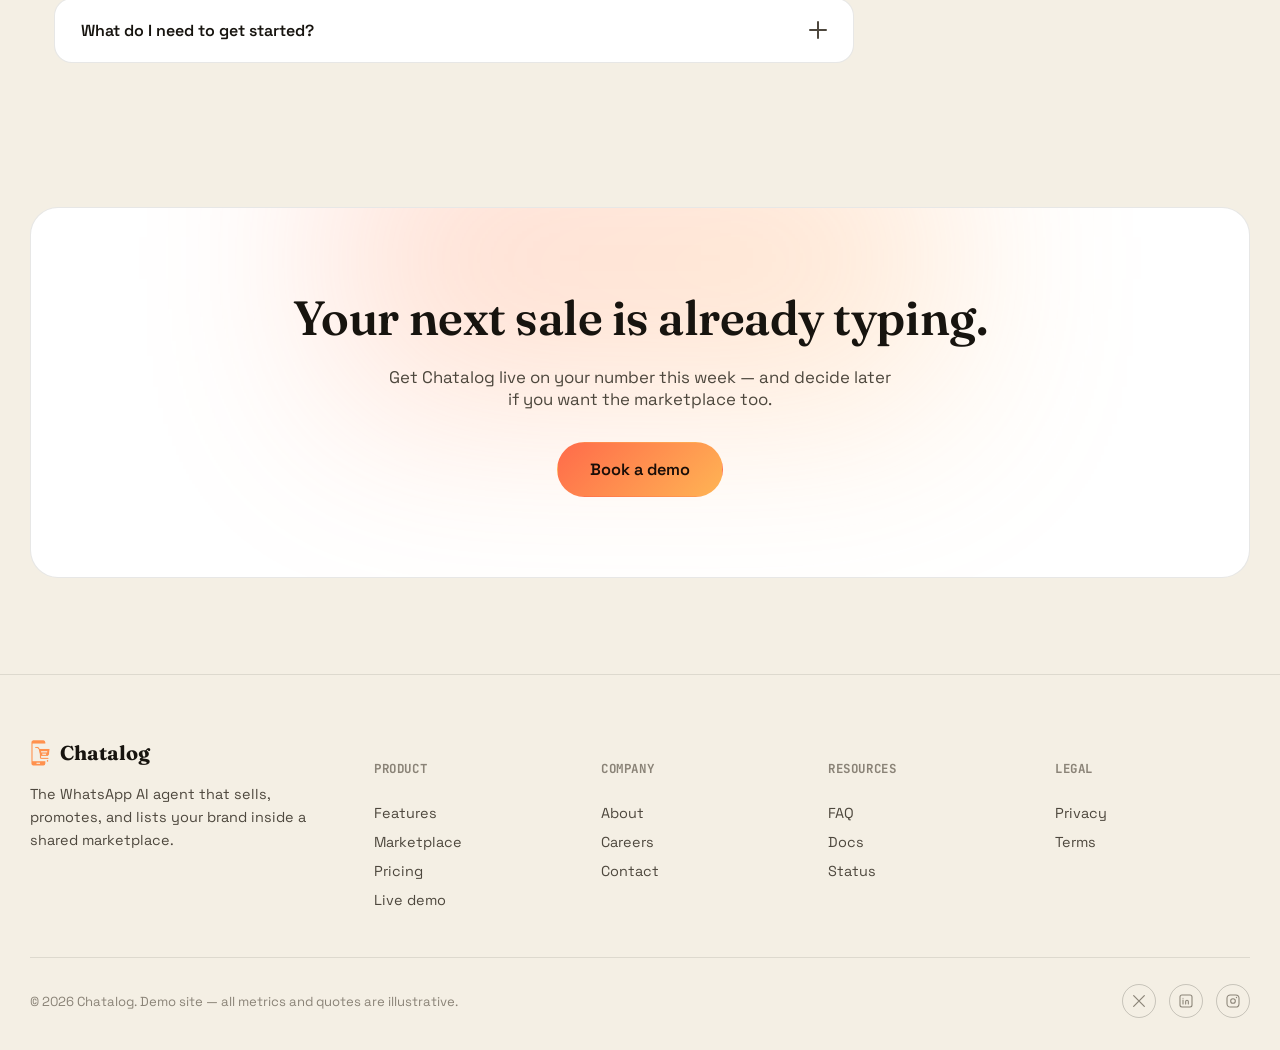
==== commit 82256dae: "Add real logo icon to nav, footer, and favicon Cropped the phone+cart mark from the provided logo an" ====
--- a/en/index.html
+++ b/en/index.html
@@ -9,6 +9,7 @@
 <link rel="preconnect" href="https://fonts.gstatic.com" crossorigin>
 <link href="https://fonts.googleapis.com/css2?family=Fraunces:ital,opsz,wght@0,9..144,300;0,9..144,500;0,9..144,600;0,9..144,700;1,9..144,400;1,9..144,500&family=Space+Grotesk:wght@400;500;600;700&family=JetBrains+Mono:wght@400;500;600&display=swap" rel="stylesheet">
 <link rel="stylesheet" href="../styles.css">
+<link rel="icon" type="image/png" href="../assets/chatalog-icon.png">
 </head>
 <body>
 
@@ -19,7 +20,7 @@
 <header class="nav" id="nav">
   <div class="nav-inner">
     <a href="#top" class="brand">
-      <span class="brand-mark">C</span>
+      <img src="../assets/chatalog-icon.png" alt="" class="brand-mark-img">
       <span class="brand-name">Chatalog</span>
     </a>
     <nav class="nav-links" id="navLinks">
@@ -424,7 +425,7 @@
 <footer class="footer">
   <div class="footer-top">
     <div class="footer-brand">
-      <a href="#top" class="brand"><span class="brand-mark">C</span><span class="brand-name">Chatalog</span></a>
+      <a href="#top" class="brand"><img src="../assets/chatalog-icon.png" alt="" class="brand-mark-img"><span class="brand-name">Chatalog</span></a>
       <p>The WhatsApp AI agent that sells, promotes, and lists your brand inside a shared marketplace.</p>
     </div>
     <div class="footer-col">
--- a/styles.css
+++ b/styles.css
@@ -108,6 +108,7 @@
   width: 34px; height: 34px; border-radius: 10px; background: var(--grad-warm);
   display: flex; align-items: center; justify-content: center; color: #1a0e08; font-size: 1.05rem; flex-shrink: 0;
 }
+.brand-mark-img { height: 28px; width: auto; flex-shrink: 0; display: block; }
 .nav-links { display: flex; gap: 2rem; }
 .nav-links a { font-size: .92rem; color: var(--text-dim); position: relative; padding: .3rem 0; }
 .nav-links a:hover { color: var(--text); }
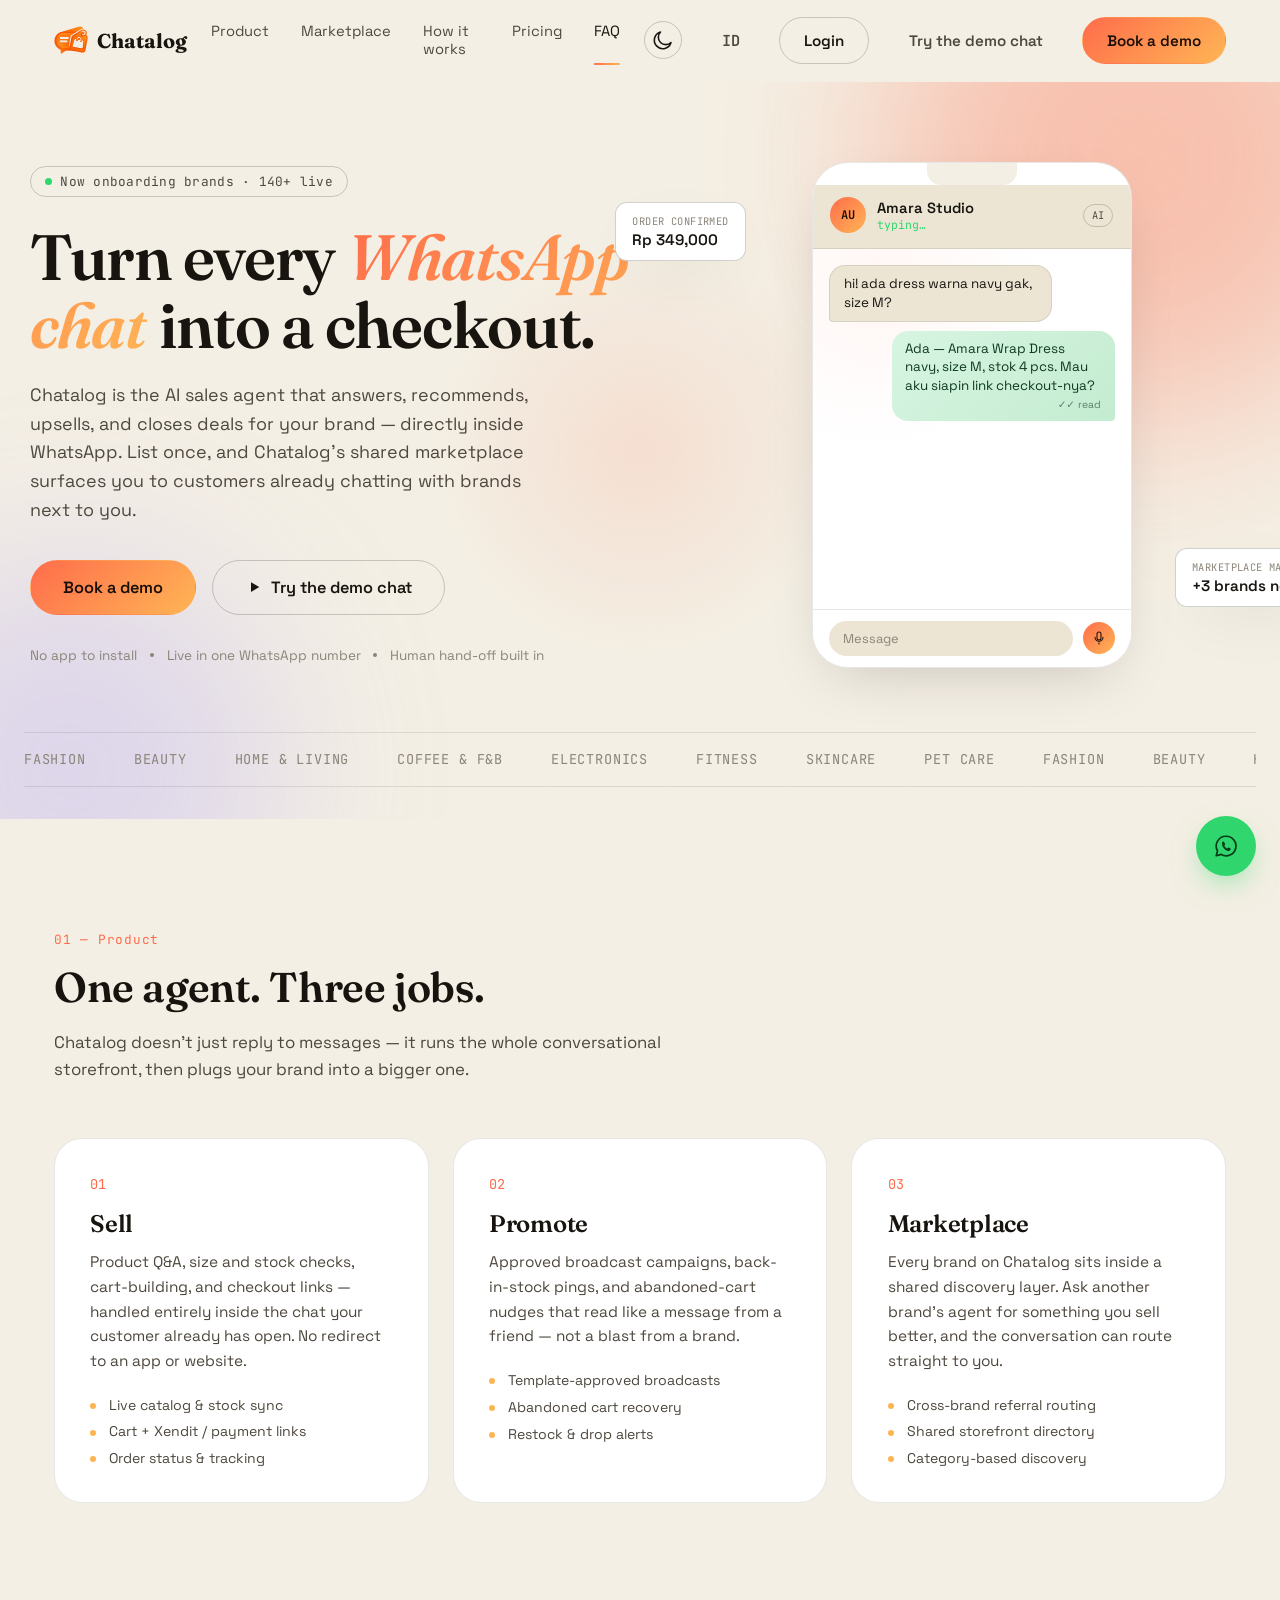
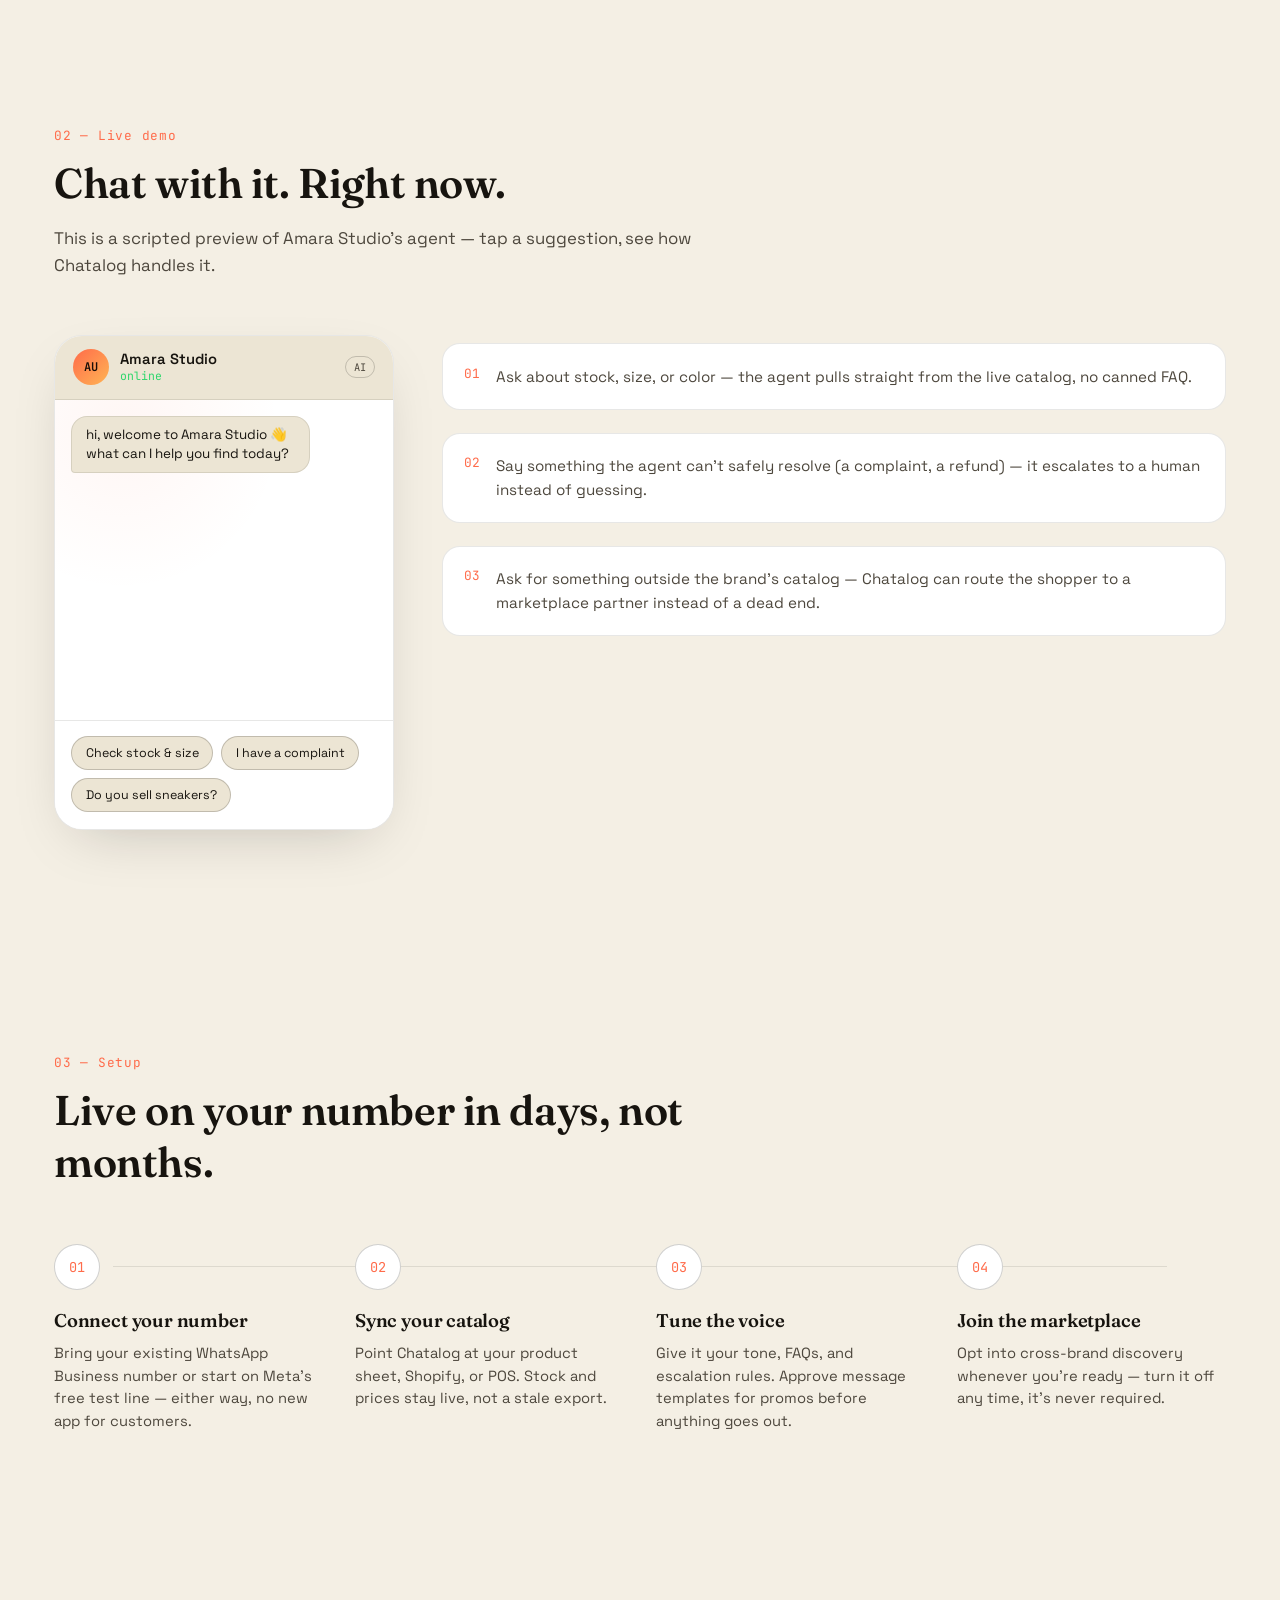
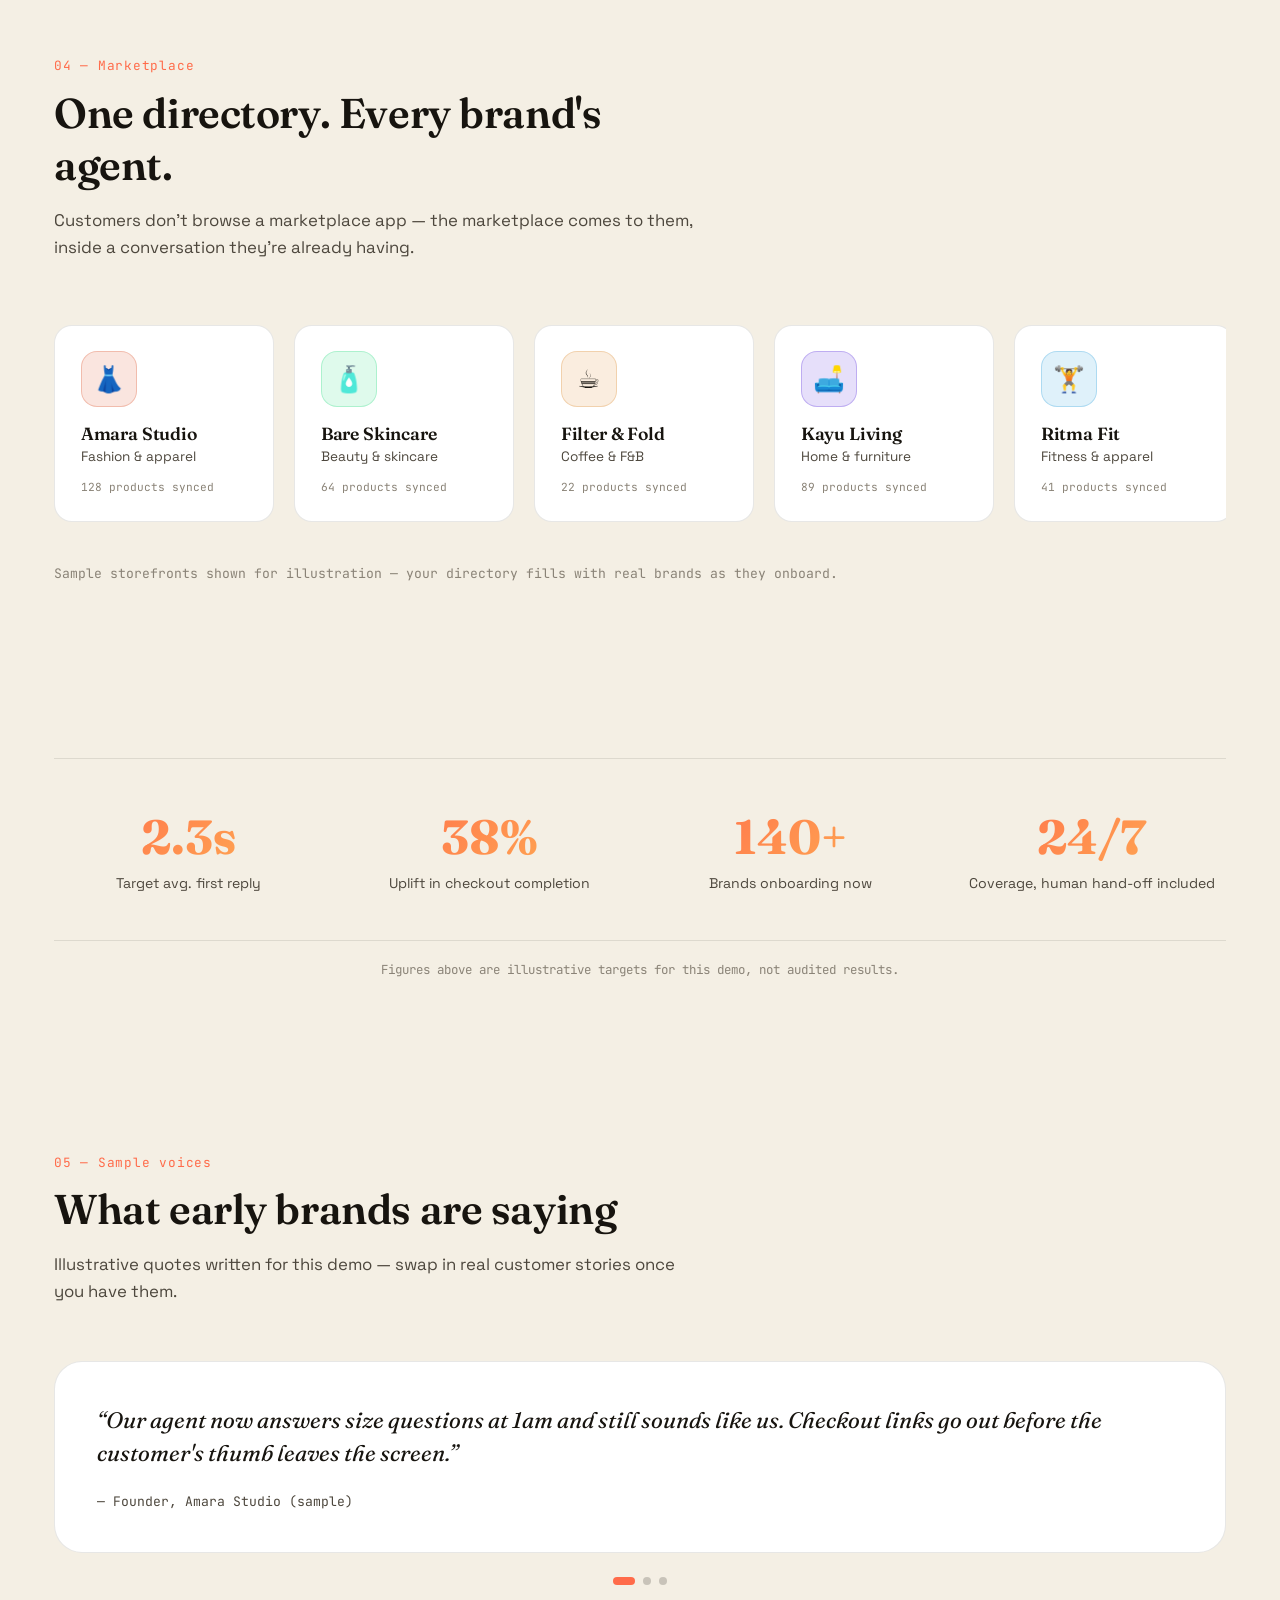
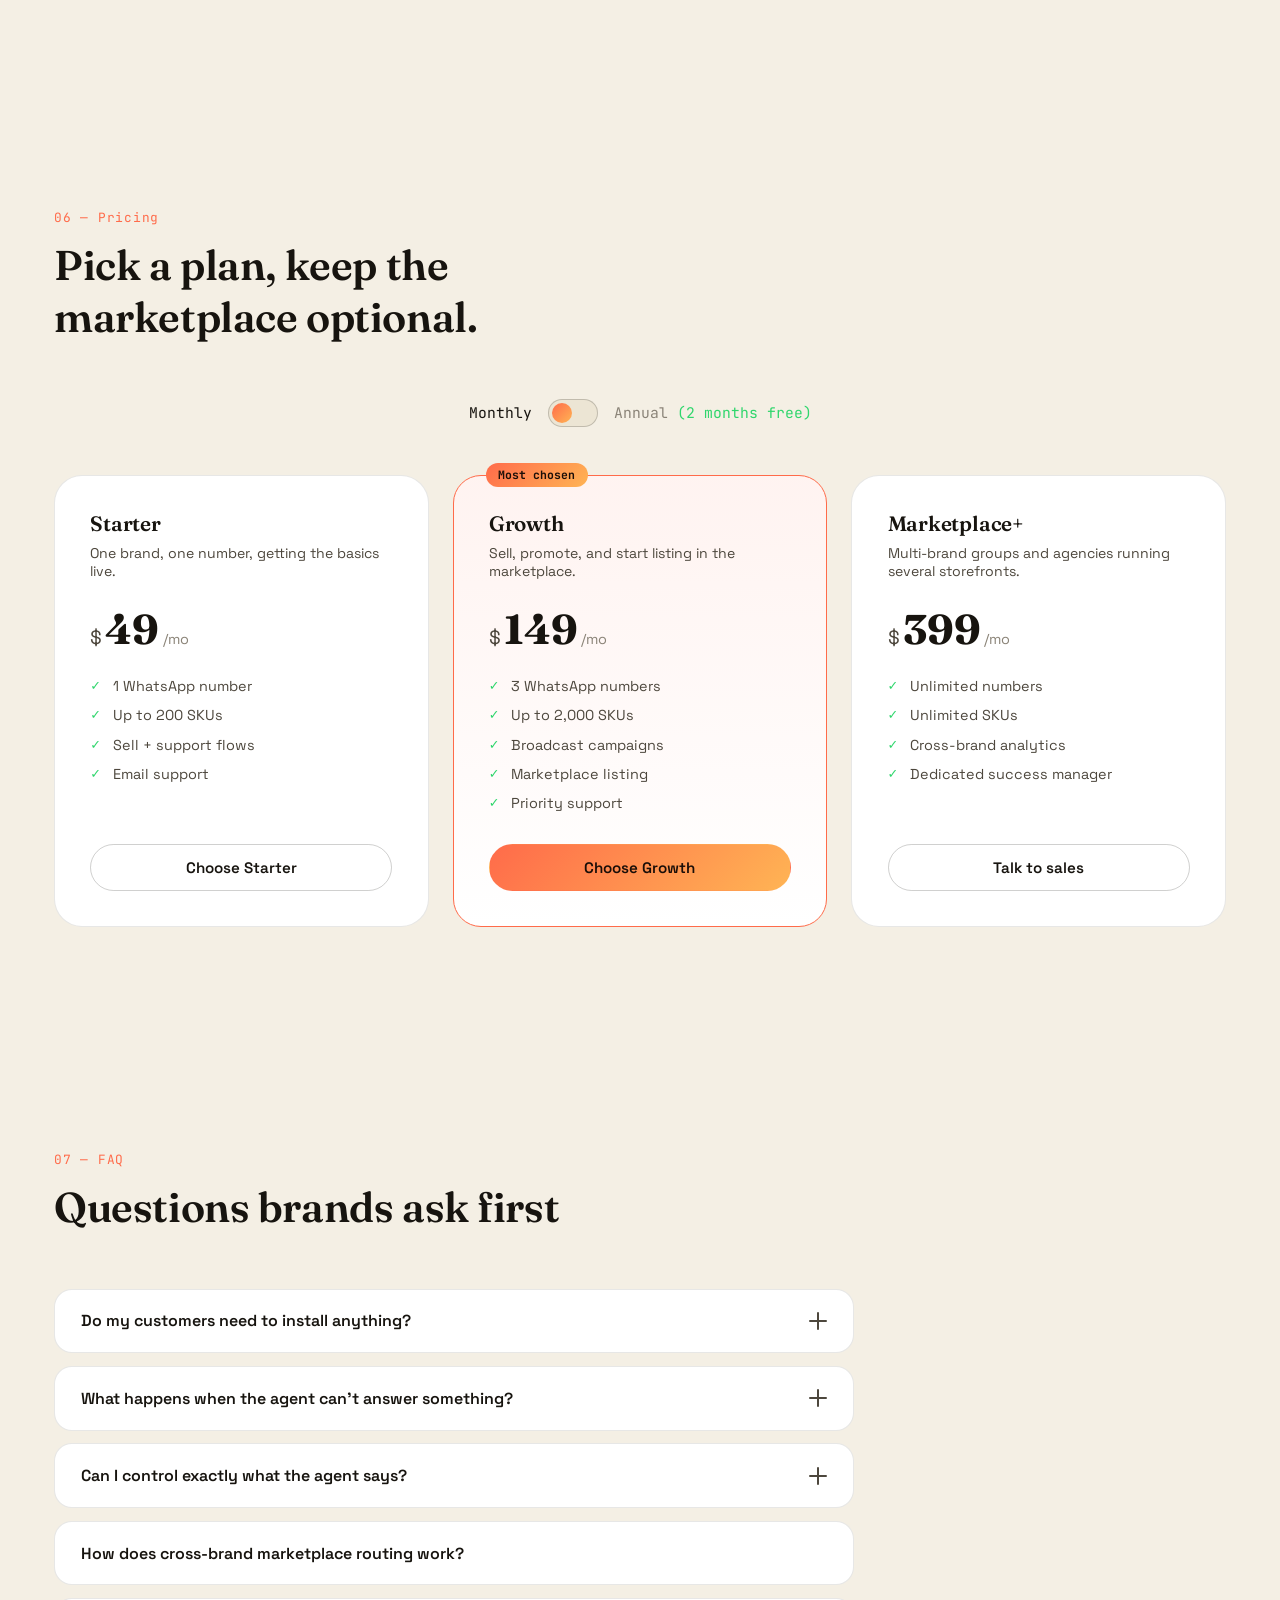
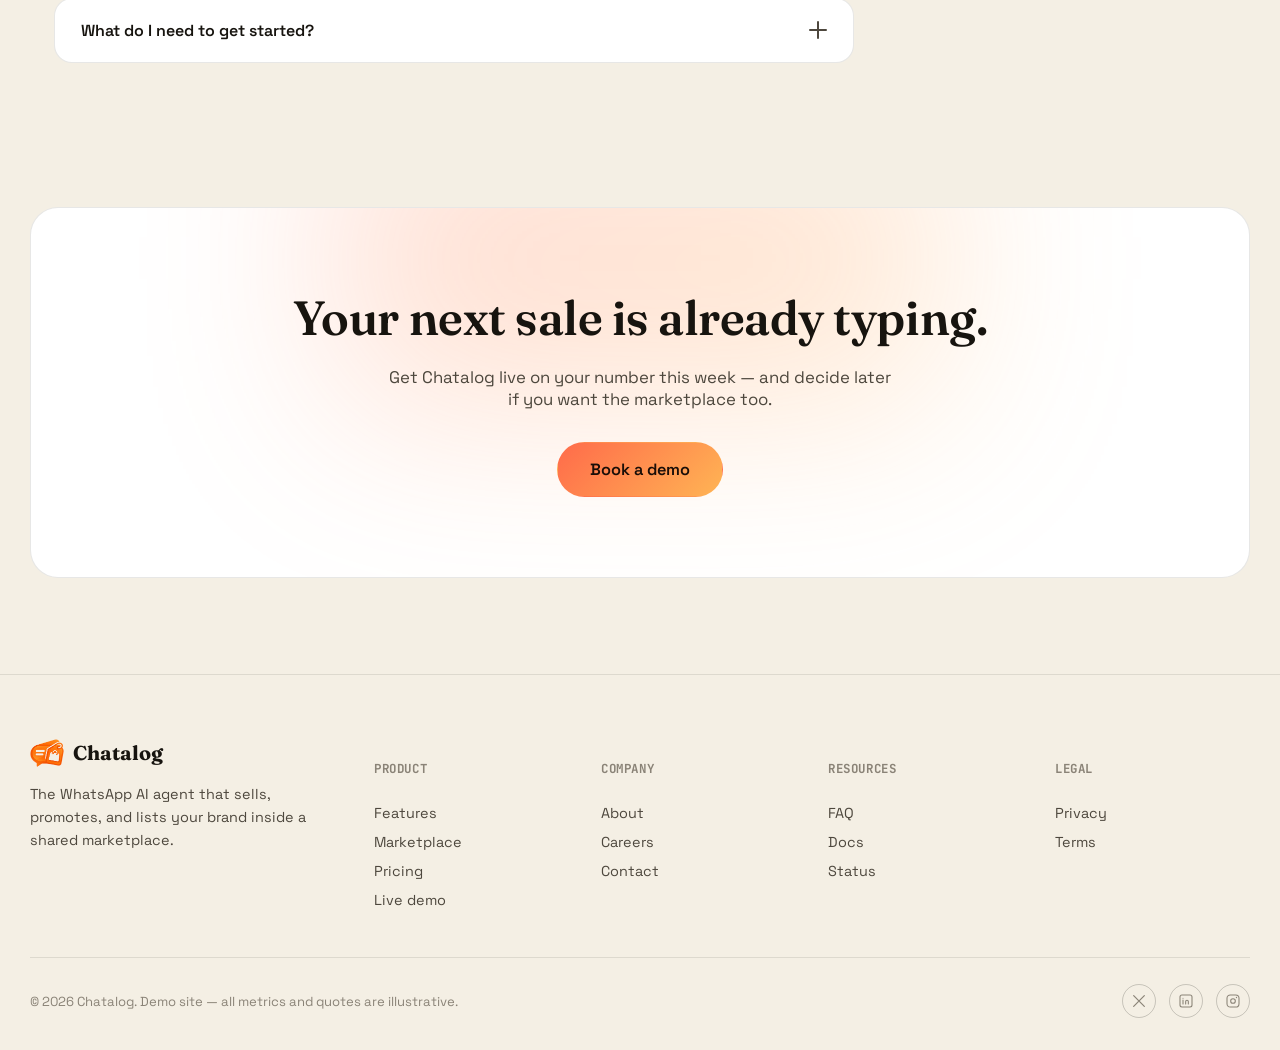
==== commit a9f16636: "Add login button to navbar linking to the brand dashboard Points at the dashboard's local dev URL fo" ====
--- a/en/index.html
+++ b/en/index.html
@@ -36,6 +36,7 @@
         <svg class="icon-moon" viewBox="0 0 24 24" fill="none"><path d="M20 14.5A8.5 8.5 0 1 1 9.5 4a7 7 0 0 0 10.5 10.5Z" stroke="currentColor" stroke-width="1.6" stroke-linejoin="round"/></svg>
       </button>
       <a href="../index.html" class="btn btn-ghost" style="font-family:var(--font-mono);">ID</a>
+      <a href="http://localhost:5173/login" class="btn btn-outline">Login</a>
       <a href="#demo" class="btn btn-ghost">Try the demo chat</a>
       <a href="#pricing" class="btn btn-solid">Book a demo</a>
     </div>
@@ -52,6 +53,7 @@
   <a href="#pricing" data-nav>Pricing</a>
   <a href="#faq" data-nav>FAQ</a>
   <a href="../index.html" class="btn btn-outline" style="margin-top:1rem;font-family:var(--font-mono);">Versi Indonesia</a>
+  <a href="http://localhost:5173/login" class="btn btn-outline" style="margin-top:.6rem;">Login</a>
   <a href="#pricing" class="btn btn-solid" style="margin-top:.6rem;">Book a demo</a>
 </div>
 
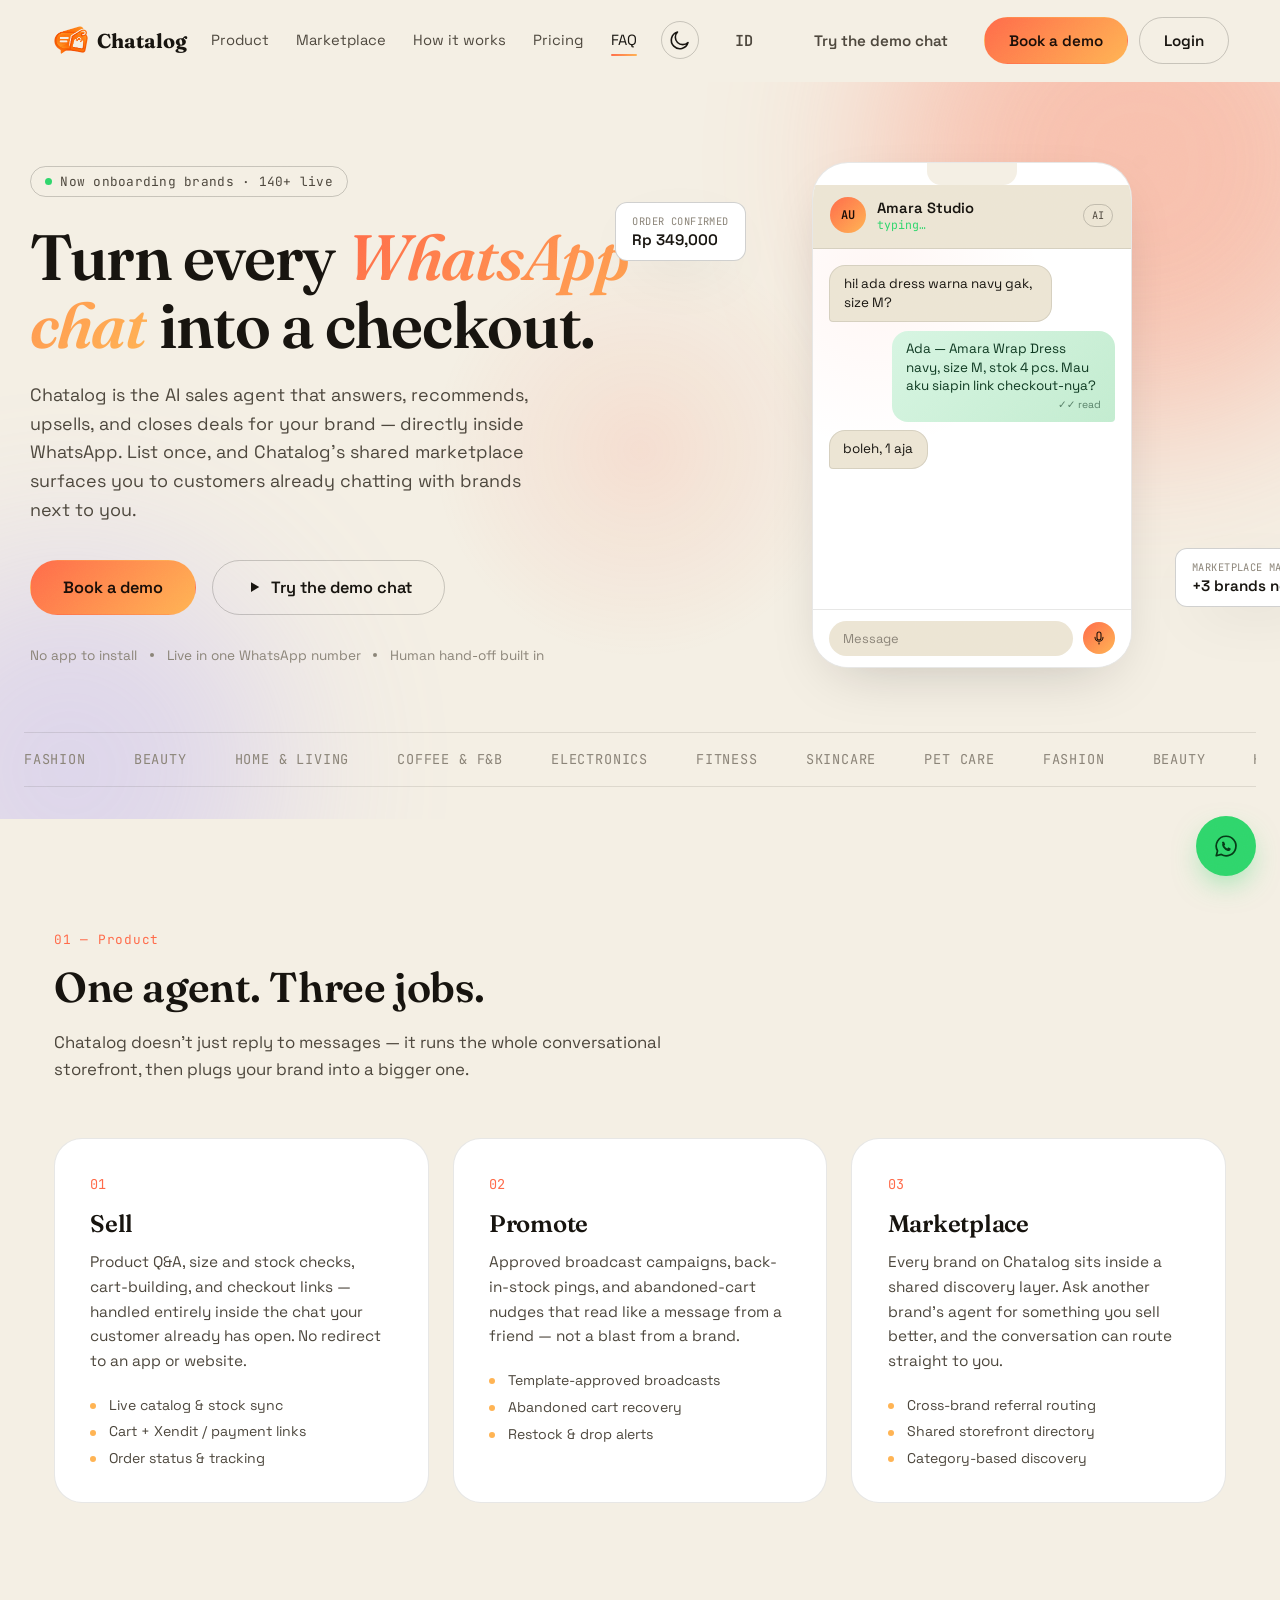
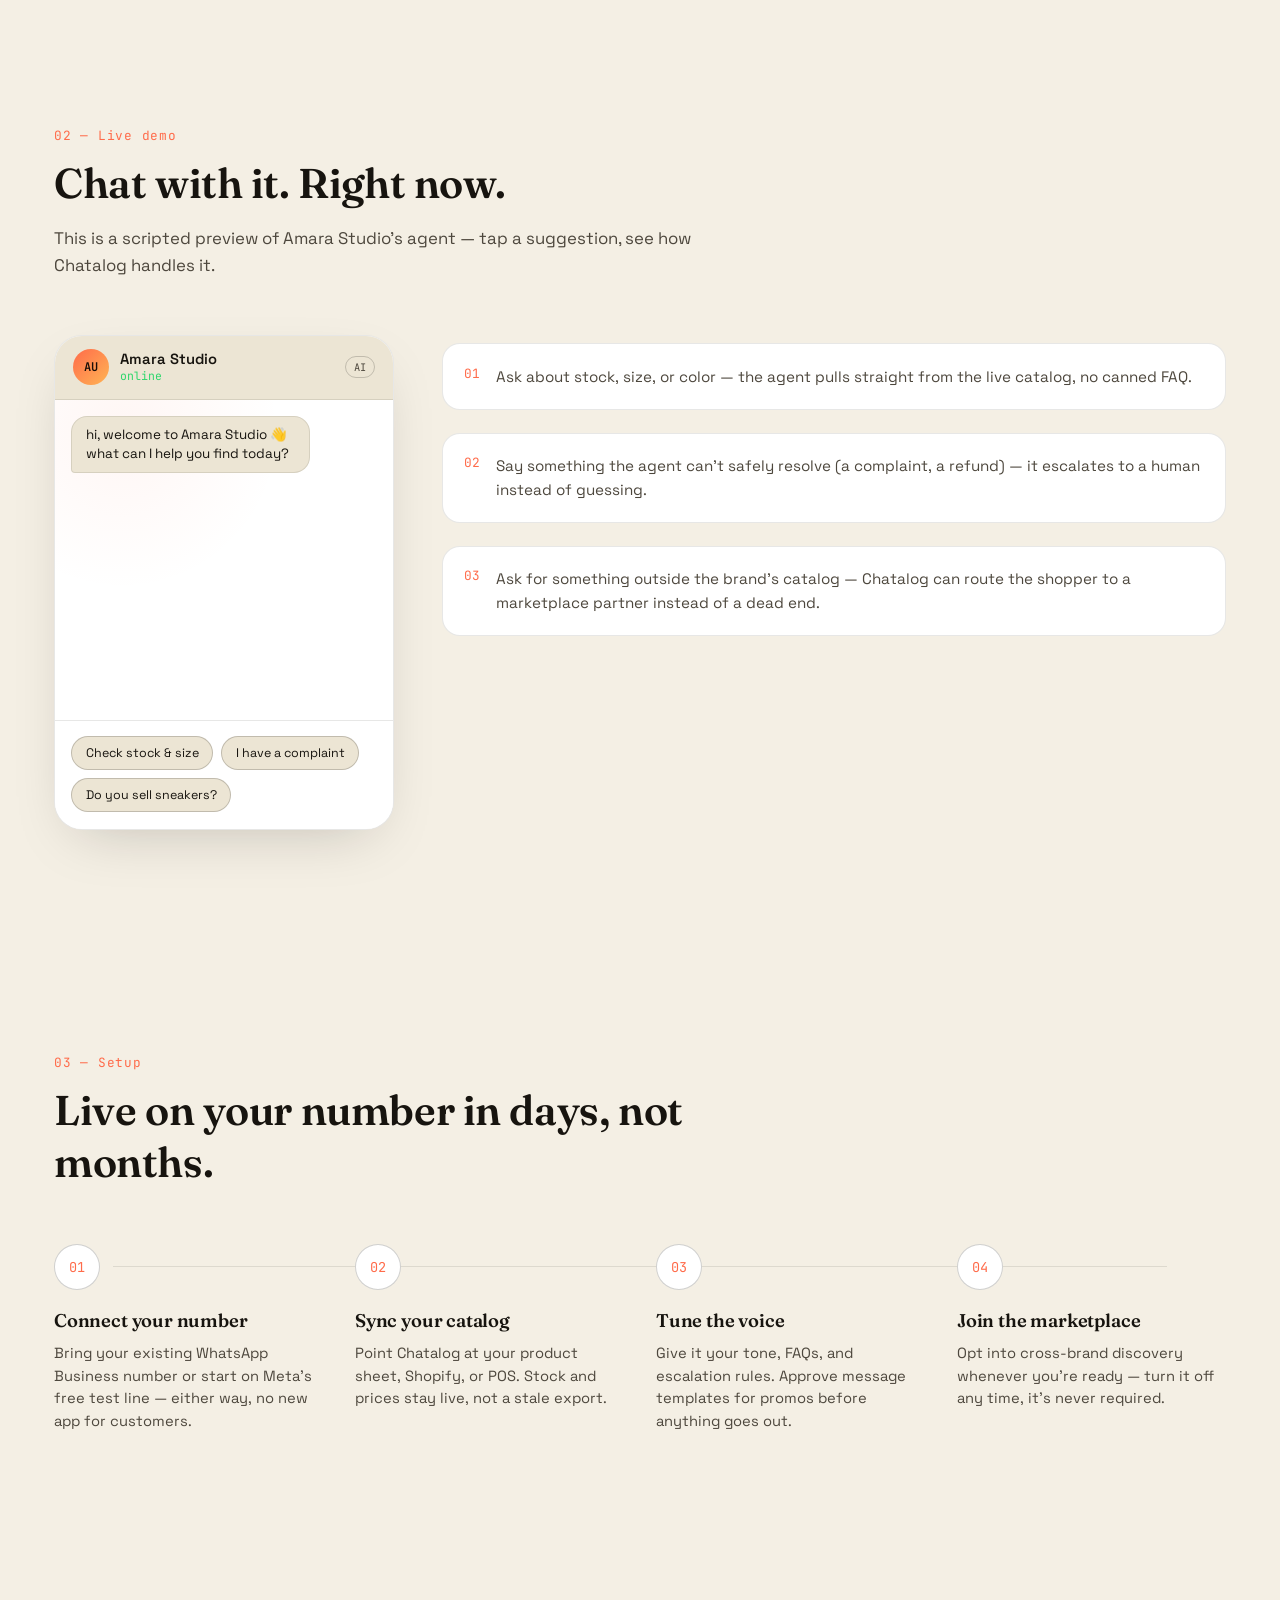
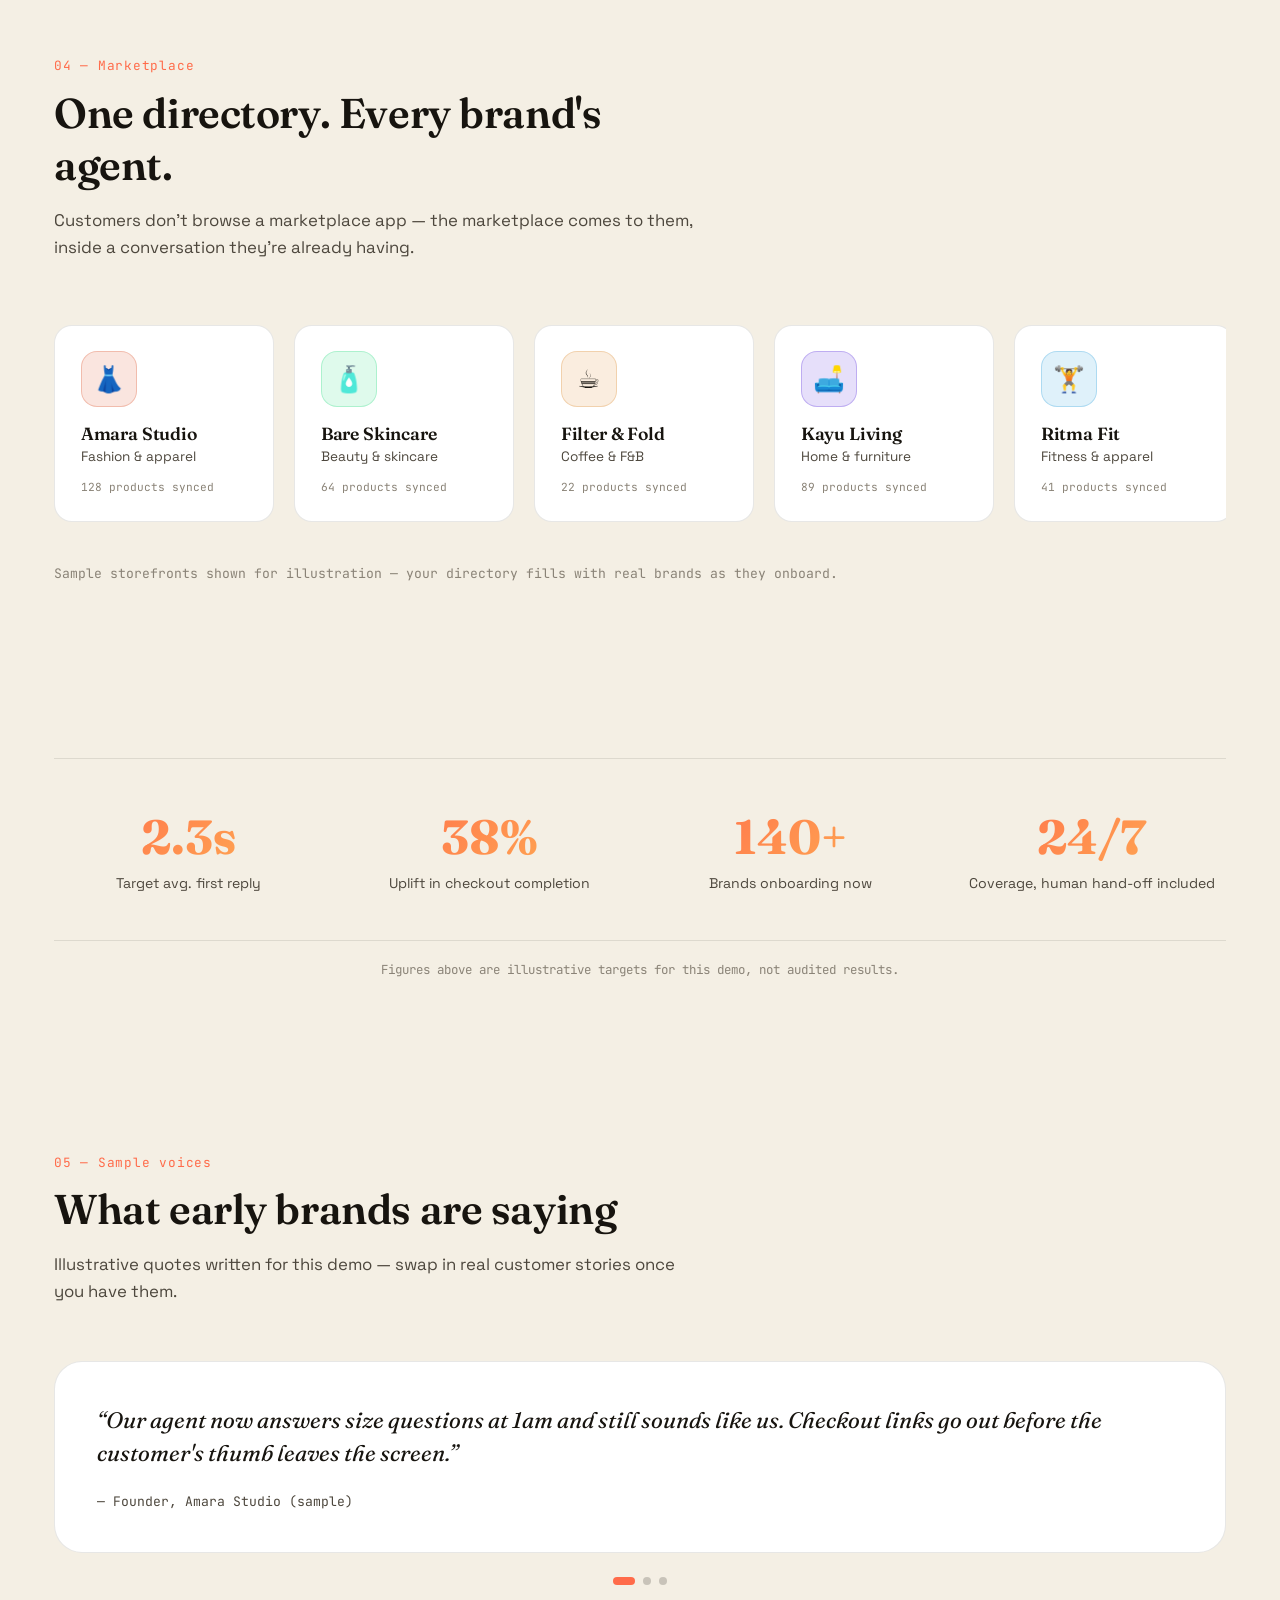
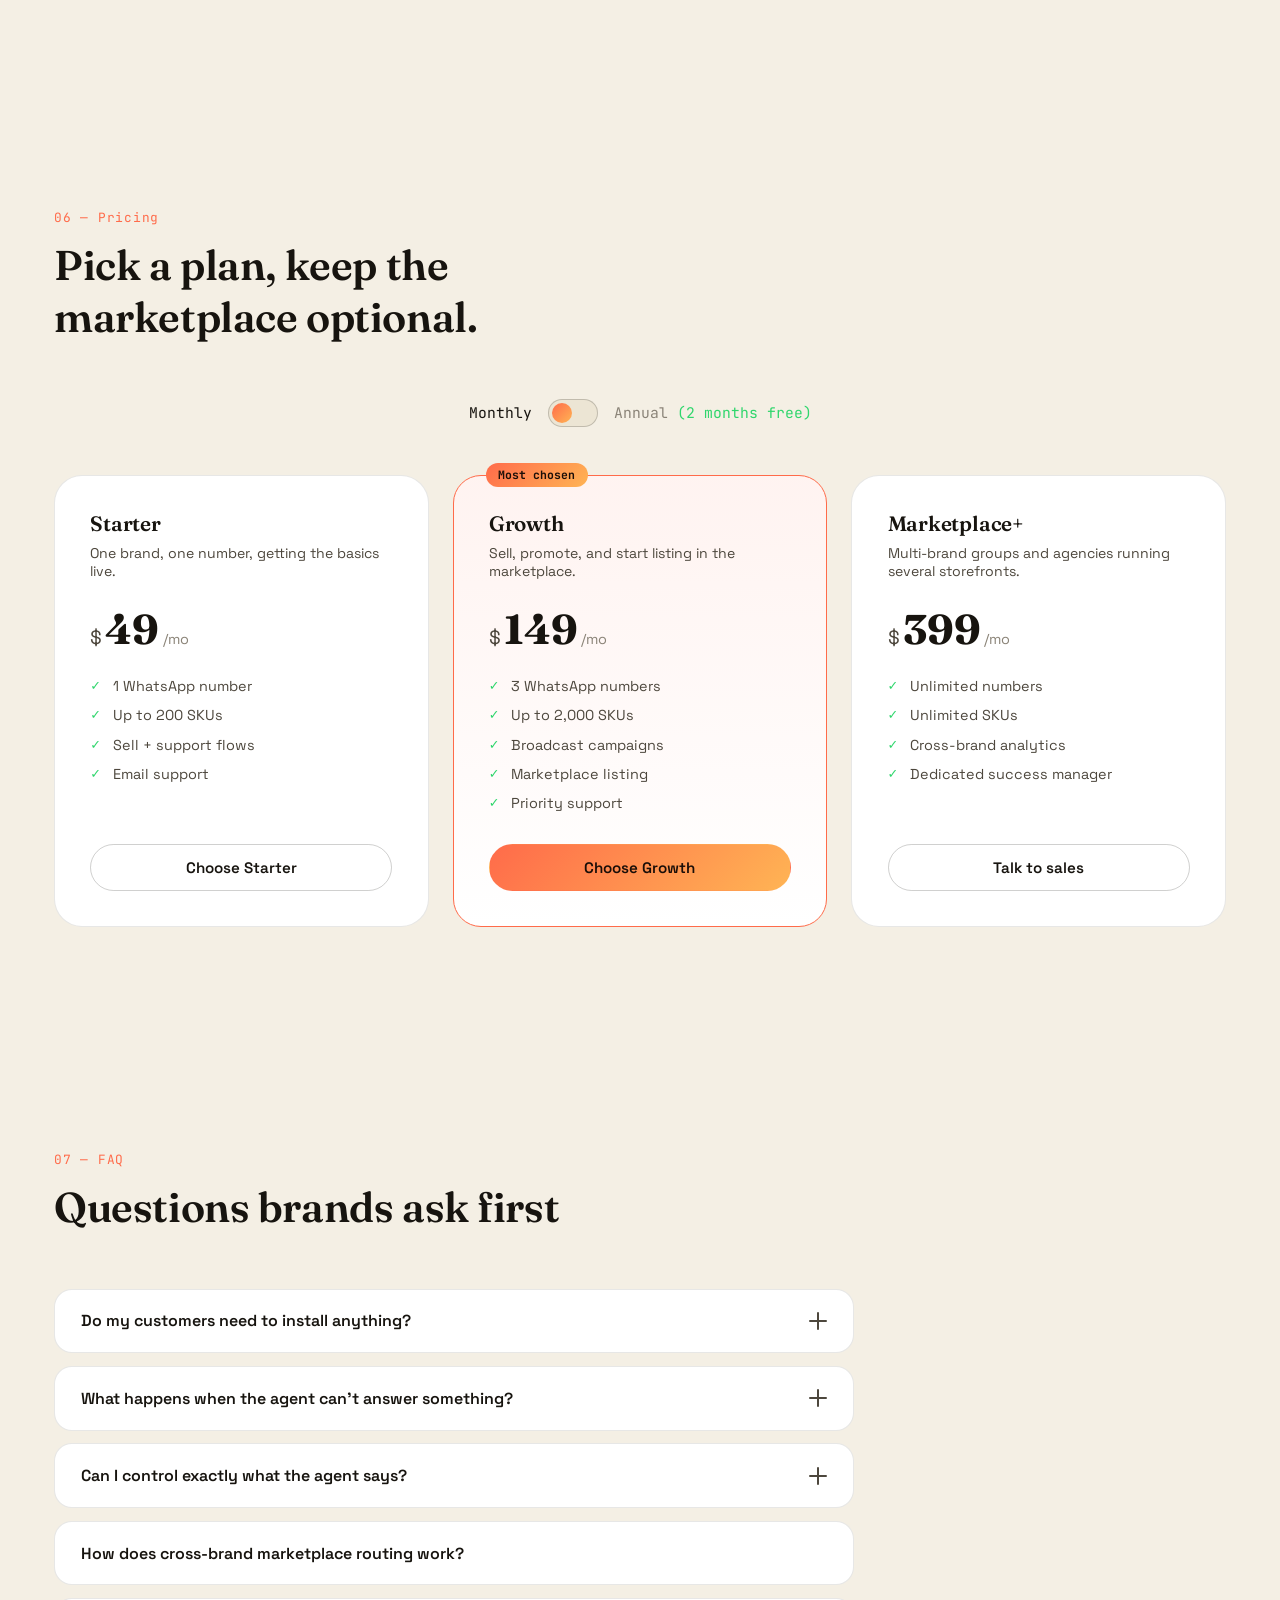
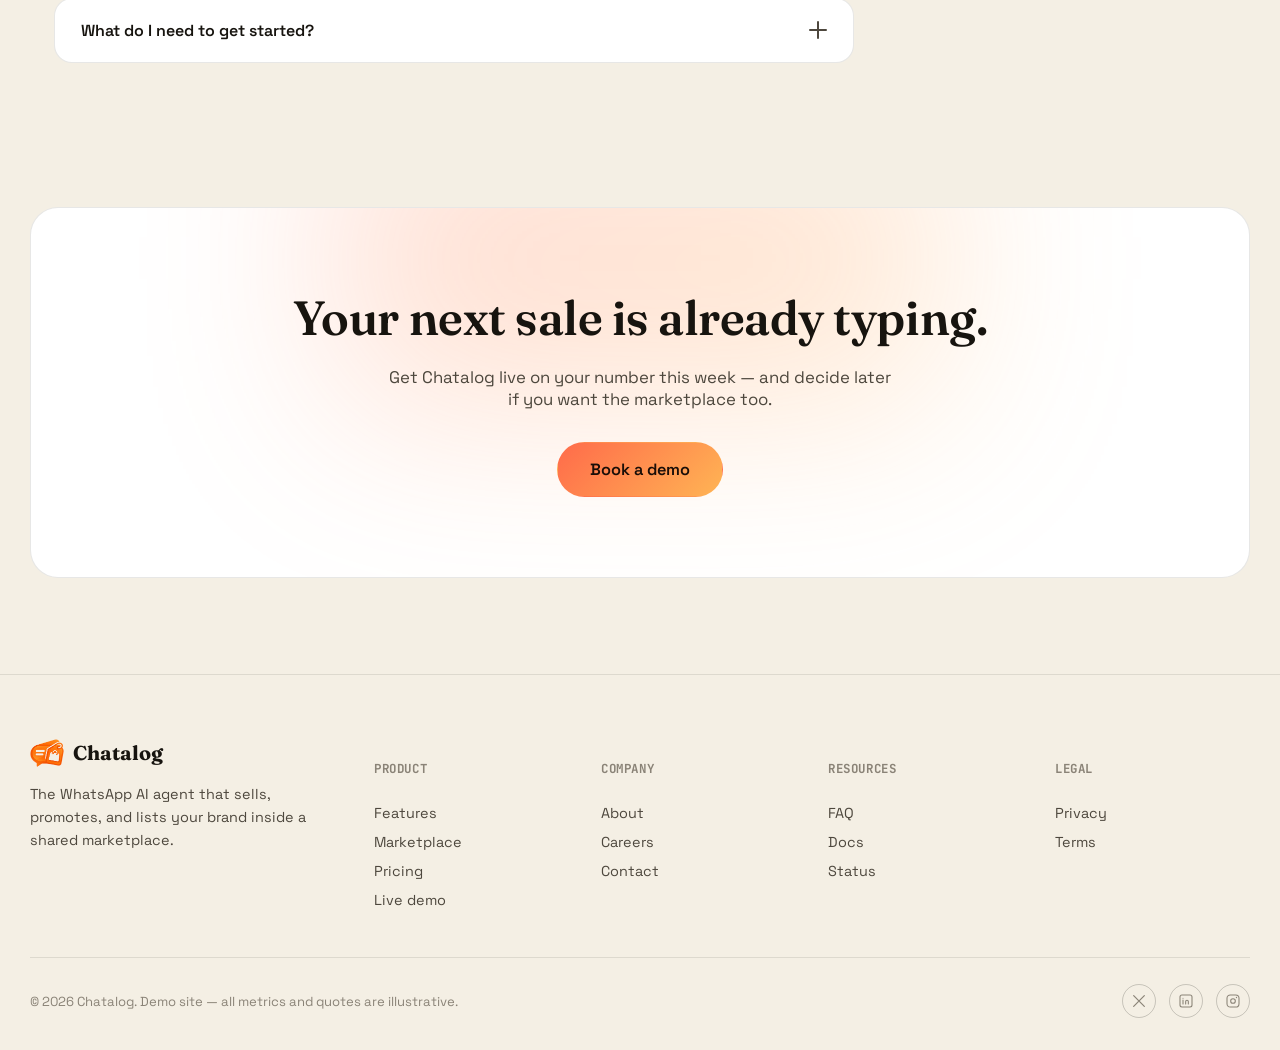
==== commit fe576aef: "Move Login to the far right of the navbar, fix nav overflow Login button now sits after the primary " ====
--- a/en/index.html
+++ b/en/index.html
@@ -36,9 +36,9 @@
         <svg class="icon-moon" viewBox="0 0 24 24" fill="none"><path d="M20 14.5A8.5 8.5 0 1 1 9.5 4a7 7 0 0 0 10.5 10.5Z" stroke="currentColor" stroke-width="1.6" stroke-linejoin="round"/></svg>
       </button>
       <a href="../index.html" class="btn btn-ghost" style="font-family:var(--font-mono);">ID</a>
-      <a href="http://localhost:5173/login" class="btn btn-outline">Login</a>
       <a href="#demo" class="btn btn-ghost">Try the demo chat</a>
       <a href="#pricing" class="btn btn-solid">Book a demo</a>
+      <a href="https://app.chatalog.id/login" class="btn btn-outline">Login</a>
     </div>
     <button class="hamburger" id="hamburger" aria-label="Open menu">
       <span></span><span></span><span></span>
@@ -53,8 +53,8 @@
   <a href="#pricing" data-nav>Pricing</a>
   <a href="#faq" data-nav>FAQ</a>
   <a href="../index.html" class="btn btn-outline" style="margin-top:1rem;font-family:var(--font-mono);">Versi Indonesia</a>
-  <a href="http://localhost:5173/login" class="btn btn-outline" style="margin-top:.6rem;">Login</a>
   <a href="#pricing" class="btn btn-solid" style="margin-top:.6rem;">Book a demo</a>
+  <a href="https://app.chatalog.id/login" class="btn btn-outline" style="margin-top:.6rem;">Login</a>
 </div>
 
 <main id="top">
--- a/styles.css
+++ b/styles.css
@@ -103,20 +103,21 @@
   max-width: 1220px; margin: 0 auto; padding: 0 1.5rem;
   display: flex; align-items: center; justify-content: space-between; gap: 1.5rem;
 }
-.brand { display: flex; align-items: center; gap: .55rem; font-family: var(--font-display); font-size: 1.25rem; font-weight: 700; }
+.brand { display: flex; align-items: center; gap: .55rem; font-family: var(--font-display); font-size: 1.25rem; font-weight: 700; flex-shrink: 0; white-space: nowrap; }
 .brand-mark {
   width: 34px; height: 34px; border-radius: 10px; background: var(--grad-warm);
   display: flex; align-items: center; justify-content: center; color: #1a0e08; font-size: 1.05rem; flex-shrink: 0;
 }
 .brand-mark-img { height: 28px; width: auto; flex-shrink: 0; display: block; }
-.nav-links { display: flex; gap: 2rem; }
-.nav-links a { font-size: .92rem; color: var(--text-dim); position: relative; padding: .3rem 0; }
+.nav-links { display: flex; gap: 1.7rem; flex-shrink: 0; }
+.nav-links a { font-size: .92rem; color: var(--text-dim); position: relative; padding: .3rem 0; white-space: nowrap; }
 .nav-links a:hover { color: var(--text); }
 .nav-links a.active { color: var(--text); }
 .nav-links a.active::after {
   content: ''; position: absolute; left: 0; right: 0; bottom: -2px; height: 2px; background: var(--grad-warm); border-radius: 2px;
 }
-.nav-actions { display: flex; align-items: center; gap: .9rem; }
+.nav-actions { display: flex; align-items: center; gap: .7rem; flex-shrink: 0; }
+.nav-actions .btn { white-space: nowrap; flex-shrink: 0; }
 .theme-toggle {
   width: 38px; height: 38px; border-radius: 50%; border: 1px solid var(--border-strong); background: transparent; color: var(--text);
   display: flex; align-items: center; justify-content: center; transition: background .25s, transform .3s;
@@ -136,7 +137,7 @@
 .mobile-menu.open { transform: translateY(0); }
 .mobile-menu a { font-size: 1.05rem; color: var(--text-dim); }
 
-@media (max-width: 900px) {
+@media (max-width: 1240px) {
   .nav-links, .nav-actions .btn { display: none; }
   .hamburger { display: flex; }
   .mobile-menu { display: flex; }
